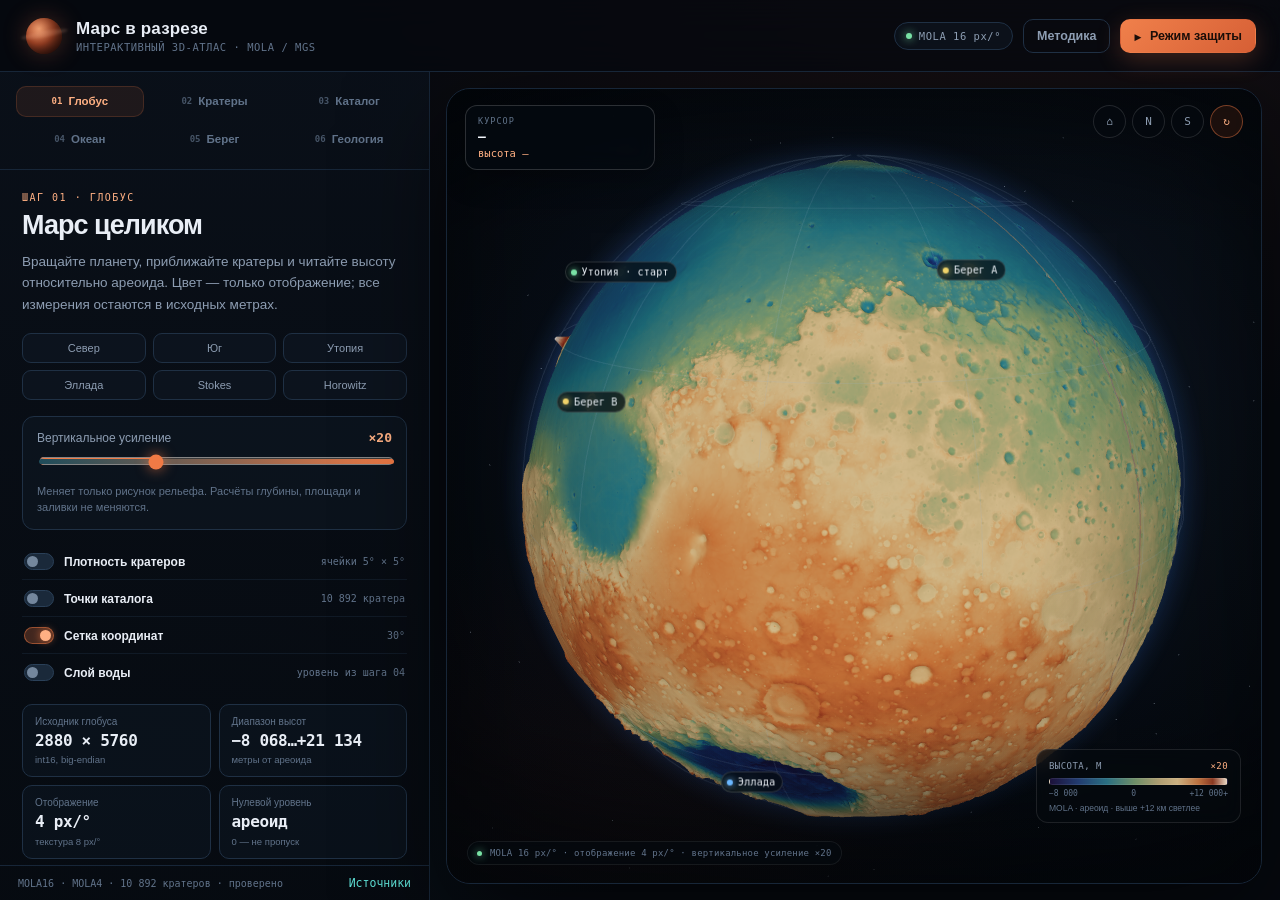
==== index.html @ a2639914 "Марс в разрезе: статическая публикация атласа" ====
<!doctype html>
<html lang="ru">
<head>
  <meta charset="utf-8">
  <meta name="viewport" content="width=device-width, initial-scale=1">
  <meta name="theme-color" content="#070b12">
  <title>Марс в разрезе — интерактивный 3D-атлас</title>
  <meta name="description" content="Интерактивный 3D-атлас Марса: MOLA, профили кратеров, каталог, заливка северного бассейна и проверка берега Deuteronilus.">
  <link rel="icon" href="data:image/svg+xml,%3Csvg xmlns='http://www.w3.org/2000/svg' viewBox='0 0 64 64'%3E%3Ccircle cx='32' cy='32' r='28' fill='%23c75b32'/%3E%3Cpath d='M12 28c8-6 14 4 22 0s14-6 20 0' stroke='%23ffb38a' stroke-width='4' fill='none'/%3E%3C/svg%3E">
  <link rel="stylesheet" href="app/css/style.css">
  <script type="importmap">
    {
      "imports": {
        "three": "./vendor/three/three.module.js",
        "three/addons/": "./vendor/three/addons/"
      }
    }
  </script>
</head>
<body>
  <div id="boot" class="boot">
    <div class="boot-card">
      <div class="boot-orbit" aria-hidden="true"><span></span></div>
      <div class="boot-kicker">MOLA · MARS GLOBAL SURVEYOR</div>
      <h1>Марс в разрезе</h1>
      <p class="boot-sub">Загружаю 16 пикселей на градус, 10 892 кратера и 223 851 контрольную ячейку.</p>
      <div class="boot-progress"><i id="boot-bar"></i></div>
      <div class="boot-status" id="boot-status">Инициализация…</div>
      <div class="boot-detail" id="boot-detail"></div>
      <div class="boot-error" id="boot-error" hidden>
        <b>Не удалось загрузить данные.</b>
        <p id="boot-error-text"></p>
        <p>Запустите проект через <code>start.bat</code> или <code>python serve.py</code>, а не открывайте <code>index.html</code> напрямую: браузер блокирует чтение локальных файлов.</p>
        <button class="btn" id="boot-retry" type="button">Повторить</button>
      </div>
    </div>
  </div>

  <div id="app" class="app is-hidden">
    <header class="topbar">
      <div class="brand">
        <div class="brand-mark" aria-hidden="true"><span></span></div>
        <div>
          <h1>Марс в разрезе</h1>
          <p>интерактивный 3D-атлас · MOLA / MGS</p>
        </div>
      </div>
      <div class="top-actions">
        <div class="data-chip" title="Исходная сетка MOLA 16 пикселей на градус">
          <span class="dot"></span> MOLA 16 px/°
        </div>
        <button class="btn btn-ghost" id="btn-help" type="button">Методика</button>
        <button class="btn btn-accent" id="btn-defense" type="button">
          <span class="play-icon" aria-hidden="true">▶</span> Режим защиты
        </button>
      </div>
    </header>

    <main class="layout">
      <aside class="sidebar">
        <nav class="tabs" id="tabs" aria-label="Разделы атласа">
          <button type="button" data-tab="globe" class="active"><span>01</span> Глобус</button>
          <button type="button" data-tab="craters"><span>02</span> Кратеры</button>
          <button type="button" data-tab="catalog"><span>03</span> Каталог</button>
          <button type="button" data-tab="ocean"><span>04</span> Океан</button>
          <button type="button" data-tab="shore"><span>05</span> Берег</button>
          <button type="button" data-tab="geology"><span>06</span> Геология</button>
        </nav>

        <div class="sidebar-scroll" id="sidebar-scroll">
          <section class="panel active" data-panel="globe">
            <div class="eyebrow">Шаг 01 · глобус</div>
            <h2>Марс целиком</h2>
            <p class="lead">Вращайте планету, приближайте кратеры и читайте высоту относительно ареоида. Цвет — только отображение; все измерения остаются в исходных метрах.</p>

            <div class="quick-jumps">
              <button type="button" class="jump" data-focus="north">Север</button>
              <button type="button" class="jump" data-focus="south">Юг</button>
              <button type="button" class="jump" data-focus="utopia">Утопия</button>
              <button type="button" class="jump" data-focus="hellas">Эллада</button>
              <button type="button" class="jump" data-focus="stokes">Stokes</button>
              <button type="button" class="jump" data-focus="horowitz">Horowitz</button>
            </div>

            <div class="control-card">
              <div class="control-head"><span>Вертикальное усиление</span><b id="globe-exag-val">×20</b></div>
              <input type="range" id="globe-exag" min="1" max="60" value="20" step="1" aria-label="Вертикальное усиление глобуса">
              <p class="hint">Меняет только рисунок рельефа. Расчёты глубины, площади и заливки не меняются.</p>
            </div>

            <div class="layer-list">
              <label class="switch"><input type="checkbox" id="layer-density"><span></span><b>Плотность кратеров</b><em>ячейки 5° × 5°</em></label>
              <label class="switch"><input type="checkbox" id="layer-points"><span></span><b>Точки каталога</b><em>10 892 кратера</em></label>
              <label class="switch"><input type="checkbox" id="layer-graticule" checked><span></span><b>Сетка координат</b><em>30°</em></label>
              <label class="switch"><input type="checkbox" id="layer-water"><span></span><b>Слой воды</b><em>уровень из шага 04</em></label>
            </div>

            <div class="stat-grid tight">
              <div class="stat"><span>Исходник глобуса</span><b>2880 × 5760</b><small>int16, big-endian</small></div>
              <div class="stat"><span>Диапазон высот</span><b id="stat-range">—</b><small>метры от ареоида</small></div>
              <div class="stat"><span>Отображение</span><b>4 px/°</b><small>текстура 8 px/°</small></div>
              <div class="stat"><span>Нулевой уровень</span><b>ареоид</b><small>0 — не пропуск</small></div>
            </div>

            <div class="note">
              <b>Почему −4000 м выше, чем −5000 м?</b>
              <p>Высота отсчитывается от ареоида: чем меньше модуль отрицательного числа, тем ближе поверхность к нулевому уровню. Поэтому −4000 м лежит выше −5000 м.</p>
            </div>
          </section>

          <section class="panel" data-panel="craters">
            <div class="eyebrow">Шаг 02 · кратеры</div>
            <h2>Один разрез — два полушария</h2>
            <p class="lead">Профиль идёт через центр кратера с запада на восток. Края вала и дно можно перетаскивать: приложение пересчитает <code>d = (z₁ + z₂)/2 − zmin</code> и <code>d / (1000D)</code>.</p>

            <div class="crater-list" id="crater-cards"></div>

            <button class="btn btn-wide" id="compare-btn" type="button">Сравнить Stokes и Horowitz →</button>

            <div class="note accent-note" id="profile-check">
              <b>Проверка источника</b>
              <p>Сверяю строку 96 северного фрагмента с файлом <code>Профиль_Стокса.csv</code> после загрузки.</p>
            </div>

            <div class="note">
              <b>Что считается глубиной</b>
              <p>Глубина <i>d</i> — превышение среднего уровня двух краёв вала над минимумом между ними. Это не абсолютная высота дна: дно Stokes лежит на −5510 м, но его глубина от вала — около 2083 м.</p>
            </div>

            <div class="mini-actions">
              <button class="btn btn-ghost" type="button" data-focus="stokes">Показать Stokes на глобусе</button>
              <button class="btn btn-ghost" type="button" data-focus="horowitz">Показать Horowitz</button>
            </div>
          </section>

          <section class="panel" data-panel="catalog">
            <div class="eyebrow">Шаг 03 · каталог</div>
            <h2>Кратеры и площадь</h2>
            <p class="lead">Каталог Robbins &amp; Hynek в снимке PADC: все строки с диаметром ≥ 20 км. Полушарие определяется по широте центра.</p>

            <div class="segmented" id="catalog-filter" role="group" aria-label="Группа диаметров">
              <button type="button" data-group="all" class="active">все ≥ 20</button>
              <button type="button" data-group="20-50">20–50</button>
              <button type="button" data-group="50-100">50–100</button>
              <button type="button" data-group="100+">≥ 100</button>
            </div>

            <div class="table-wrap">
              <table class="data-table">
                <thead><tr><th>Группа</th><th>Север</th><th>Юг</th><th>Всего</th></tr></thead>
                <tbody id="catalog-table-body"></tbody>
              </table>
            </div>

            <div class="stat-grid tight">
              <div class="stat"><span>Площадь полушария</span><b>72.186</b><small>млн км² · 2πR²</small></div>
              <div class="stat"><span>Плотность, север</span><b id="density-north">—</b><small>на 1 млн км²</small></div>
              <div class="stat"><span>Плотность, юг</span><b id="density-south">—</b><small>на 1 млн км²</small></div>
              <div class="stat"><span>Отношение юг/север</span><b id="density-ratio">—</b><small>по выбранной группе</small></div>
            </div>

            <div class="chart-card">
              <div class="card-head"><div><span>Карта плотности</span><b>5° × 5°</b></div><small>площадь учтена · ячейки</small></div>
              <div class="density-wrap">
                <canvas id="density-map" width="640" height="330" aria-label="Карта плотности кратеров по ячейкам 5 на 5 градусов"></canvas>
                <div class="map-tooltip" id="density-tooltip" hidden></div>
              </div>
              <div class="density-scale"><span>0</span><i></i><span id="density-max">макс.</span><em>кратеров / млн км²</em></div>
            </div>

            <label class="switch"><input type="checkbox" id="density-checkbox"><span></span><b>Наложить на глобус</b><em>цвет = плотность</em></label>

            <div class="note">
              <b>Граница вывода</b>
              <p>Число видимых кратеров не даёт единственного возраста поверхности. Север и юг включают разные геологические области; каталог не содержит бассейн Prometheus по технической причине источника.</p>
            </div>
          </section>

          <section class="panel" data-panel="ocean">
            <div class="eyebrow">Шаг 04 · океан</div>
            <h2>Северный бассейн</h2>
            <p class="lead">Вода заливает только ячейки ниже уровня <i>h</i>, до которых есть непрерывный путь от Утопии через общую сторону. Столбцы по долготе замкнуты, полюса — нет.</p>

            <div class="level-card">
              <div class="level-top"><span>Уровень воды</span><b id="ocean-level-label">−3800 м</b></div>
              <input type="range" id="ocean-level" min="-6000" max="2000" value="-3800" step="10" aria-label="Уровень воды в метрах">
              <div class="level-range"><span>−6000 м</span><span>0</span><span>+2000 м</span></div>
              <div class="level-input"><input type="number" id="ocean-level-num" value="-3800" min="-6000" max="2000" step="10" aria-label="Уровень воды числом"><span>м</span></div>
            </div>

            <div class="stat-grid">
              <div class="stat accent"><span>Залито ячеек</span><b id="ocean-cells">—</b><small>связная область</small></div>
              <div class="stat accent"><span>Площадь</span><b id="ocean-area">—</b><small>млн км²</small></div>
              <div class="stat"><span>Глубина в Утопии</span><b id="ocean-start-depth">—</b><small>h − z старта</small></div>
              <div class="stat"><span>Эллада</span><b id="ocean-hellas">—</b><small>соединение с Утопией</small></div>
            </div>

            <div class="control-check" id="ocean-control">
              <div class="check-icon">✓</div>
              <div><b>Контроль модели · −3800 м</b><p id="ocean-control-text">Проверяю 223 851 ячейку и 23.070 млн км²…</p></div>
            </div>

            <div class="segmented" id="ocean-mode" role="group" aria-label="Режим заливки">
              <button type="button" data-mode="connected" class="active">от Утопии</button>
              <button type="button" data-mode="all">все низкие места</button>
            </div>

            <div class="mini-actions">
              <button class="btn btn-ghost" type="button" id="ocean-utopia-btn">В Утопию</button>
              <button class="btn btn-ghost" type="button" id="ocean-hellas-btn">К Элладе</button>
              <button class="btn btn-ghost" type="button" id="ocean-spill-btn">Порог +1304 м</button>
              <button class="btn btn-ghost" type="button" id="ocean-reset-btn">Сброс −3800</button>
            </div>

            <div class="chart-card">
              <div class="card-head"><div><span>Уровень — площадь</span><b id="ocean-chart-badge">—</b></div><button class="link-btn" type="button" id="ocean-expand">Развернуть ↗</button></div>
              <canvas id="ocean-chart" width="680" height="320" aria-label="График зависимости площади заливки от уровня воды"></canvas>
              <div class="chart-status" id="ocean-chart-status">Расчёт кривой…</div>
            </div>

            <div class="note" id="ocean-note">
              <b>Почему нельзя красить всё ниже h?</b>
              <p>При −3800 м Эллада лежит на −6028 м, но не соединена с Утопией: путь перекрыт высоким южным барьером. Заливка «все низкие места» даёт 244 249 ячеек и 26.565 млн км² — это другая, несвязная модель.</p>
            </div>
          </section>

          <section class="panel" data-panel="shore">
            <div class="eyebrow">Шаг 05 · берег</div>
            <h2>Один уровень на два участка</h2>
            <p class="lead">Два фрагмента линии Deuteronilus версии Ivanov 2017 из архива Sholes 2.0.1. Уровень выбирается только по A и затем переносится на B без подгонки.</p>

            <div class="shore-grid">
              <div class="shore-card a"><span>Участок A · Deuteronilus 1</span><b>−3907 м</b><small>медиана всех 40 точек</small></div>
              <div class="shore-card b"><span>Участок B · Astapus 1</span><b id="shore-b-median">—</b><small>медиана всех 41 точки</small></div>
            </div>

            <div class="stat-grid tight">
              <div class="stat"><span>Медиана |B − уровень A|</span><b id="shore-dev">—</b><small>метры</small></div>
              <div class="stat"><span>Диапазон B − A</span><b id="shore-range">—</b><small>метры</small></div>
              <div class="stat"><span>Длина A</span><b>72.751</b><small>км</small></div>
              <div class="stat"><span>Длина B</span><b>51.488</b><small>км</small></div>
            </div>

            <div class="mini-actions">
              <button class="btn btn-ghost" type="button" id="shore-focus-a">Показать A</button>
              <button class="btn btn-ghost" type="button" id="shore-focus-b">Показать B</button>
              <button class="btn btn-ghost" type="button" id="shore-expand">Развернуть графики ↗</button>
            </div>

            <div class="chart-card">
              <div class="card-head"><div><span>Высота по расстоянию</span><b>A и B</b></div><small>один масштаб</small></div>
              <canvas id="shore-chart" width="680" height="340" aria-label="Профили высоты участков берега A и B"></canvas>
            </div>

            <div class="chart-card">
              <div class="card-head"><div><span>|B − уровень A|</span><b>по расстоянию</b></div><small>медиана 386 м</small></div>
              <canvas id="shore-dev-chart" width="680" height="240" aria-label="Отклонение высоты участка B от уровня A"></canvas>
            </div>

            <div class="note">
              <b>Что это значит</b>
              <p>На современном рельефе единый уровень A не описывает B: B выше на 376–404 м на всём участке 51.5 км. Это не доказывает отсутствие древнего океана и не исключает его: берег мог быть изменён тектоникой, осадками, лавой или эрозией; возможны и разные версии линии.</p>
            </div>

            <div class="note subtle">
              <b>Как проверить дальше</b>
              <p>Независимые участки и версии берега, возраст поверхности, стратиграфия перекрытий, следы деформации и сравнение с HRSC/MOLA. Уровень нельзя выбирать заново по B.</p>
            </div>
          </section>

          <section class="panel" data-panel="geology">
            <div class="eyebrow">Шаг 06 · геология</div>
            <h2>Возраст и материал</h2>
            <p class="lead">Фрагменты геологической карты USGS (Tanaka et al., 2014) вокруг выбранных кратеров. Карта объясняет, почему одинаковые по диаметру кратеры могут выглядеть по-разному.</p>

            <div class="geo-grid">
              <article class="geo-card">
                <div class="geo-img"><img src="assets/geology_stokes.jpg" alt="Фрагмент геологической карты USGS вокруг кратера Stokes"><span class="crosshair"></span></div>
                <div class="geo-body">
                  <span class="geo-tag north">Stokes · север</span>
                  <h3>Молодые низменности</h3>
                  <p>Вмещающая равнина — молодые низменные единицы <code>mAl</code> (Middle Amazonian) и соседняя <code>lHl</code> (Late Hesperian): лёсс, насыщенный льдом, перигляциальная переработка. Кратер и выбросы показаны импактной единицей.</p>
                  <p class="muted">Поверхность моложе, чем Noachian highlands у Horowitz; вал мог быть сглажен, а дно — заполнено.</p>
                </div>
              </article>
              <article class="geo-card">
                <div class="geo-img"><img src="assets/geology_horowitz.jpg" alt="Фрагмент геологической карты USGS вокруг кратера Horowitz"><span class="crosshair"></span></div>
                <div class="geo-body">
                  <span class="geo-tag south">Horowitz · юг</span>
                  <h3>Древние возвышенности</h3>
                  <p>Вокруг — Noachian highland units <code>Nhe</code>, <code>lNh</code>, <code>mNh</code>: древние деградированные вулканические и импактные породы. Кратер также показан импактной единицей.</p>
                  <p class="muted">Поверхность дольше накапливала удары; это согласуется с более высокой плотностью кратеров на юге.</p>
                </div>
              </article>
            </div>

            <div class="note">
              <b>Что различит объяснения?</b>
              <p>Заполнение дна лавой или осадками даёт слоистость, эмбеймент вала, молодой возраст дна и контакты единиц. Древняя поверхность даёт насыщенную кратерность и деградированный вал. Нужны кратерные размеры-частоты, стратиграфия и минералогия — одна пара кратеров не характеризует полушарие.</p>
            </div>

            <div class="source-links">
              <a href="prompt/geology_map_usgs.pdf" target="_blank" rel="noopener">Геологическая карта USGS (PDF) ↗</a>
              <a href="prompt/geology_units_usgs.pdf" target="_blank" rel="noopener">Легенда единиц (PDF) ↗</a>
            </div>
            <p class="credit">USGS Scientific Investigations Map 3292, Tanaka et al., 2014. Фрагменты вырезаны из предоставленного PDF; крест — положение центра кратера.</p>
          </section>
        </div>

        <div class="sidebar-foot">
          <span id="data-status">данные не загружены</span>
          <button class="link-btn" id="btn-sources" type="button">Источники</button>
        </div>
      </aside>

      <section class="stage" aria-label="3D-вид Марса">
        <div class="globe-wrap" id="globe-wrap">
          <canvas id="globe-canvas"></canvas>
          <div class="globe-vignette" aria-hidden="true"></div>
          <div class="globe-labels" id="globe-labels"></div>

          <div class="stage-top">
            <div class="coords" id="coords-readout">
              <span class="coords-label">курсор</span>
              <b>—</b>
              <small>высота —</small>
            </div>
            <div class="stage-buttons">
              <button class="round-btn" type="button" id="view-reset" title="Сбросить вид">⌂</button>
              <button class="round-btn" type="button" id="view-north" title="Северный полюс">N</button>
              <button class="round-btn" type="button" id="view-south" title="Южный полюс">S</button>
              <button class="round-btn" type="button" id="view-rotate" title="Автовращение">↻</button>
            </div>
          </div>

          <div class="stage-legend" id="legend">
            <div class="legend-title">Высота, м <span id="legend-exag">×20</span></div>
            <div class="legend-bar"></div>
            <div class="legend-ticks"><span>−8 000</span><span>0</span><span>+12 000+</span></div>
            <div class="legend-note">MOLA · ареоид · выше +12 км светлее</div>
          </div>

          <div class="stage-caption" id="stage-caption">
            <span class="live-dot"></span>
            <span id="stage-caption-text">MOLA 16 px/° · отображение 4 px/° · вертикальное усиление ×20</span>
          </div>

          <div class="stage-loading" id="stage-loading" hidden>
            <div class="spinner"></div><span>Перестраиваю вид…</span>
          </div>
        </div>
      </section>
    </main>
  </div>

  <div id="modal-root"></div>
  <div id="toast" class="toast" role="status" aria-live="polite"></div>

  <noscript>
    <div class="noscript">Для работы атласа нужен JavaScript.</div>
  </noscript>

  <script>
    // ES modules and fetch cannot read local data over file://. Give a useful
    // instruction instead of a blank boot screen if someone double-clicks the HTML.
    if (location.protocol === 'file:') {
      document.addEventListener('DOMContentLoaded', function () {
        var status = document.getElementById('boot-status');
        var detail = document.getElementById('boot-detail');
        var error = document.getElementById('boot-error');
        var errorText = document.getElementById('boot-error-text');
        var bar = document.getElementById('boot-bar');
        if (status) status.textContent = 'Нужен локальный сервер';
        if (detail) detail.textContent = 'file:// · браузер блокирует загрузку данных';
        if (bar) bar.style.width = '4%';
        if (error) error.hidden = false;
        if (errorText) {
          errorText.textContent = 'Страница открыта как file://. Запустите start.bat или python serve.py из папки проекта и откройте адрес из консоли.';
        }
      });
    }
  </script>

  <script type="module" src="app/js/main.js"></script>
</body>
</html>
---- app/css/style.css ----
:root {
  --bg: #06090f;
  --bg-2: #080d15;
  --panel: #0b121c;
  --panel-2: #0f1926;
  --panel-3: #132132;
  --line: #1f3044;
  --line-soft: #172638;
  --text: #e9eef6;
  --muted: #8d9db2;
  --muted-2: #61738a;
  --accent: #f07a45;
  --accent-2: #ffb083;
  --teal: #5ee0d6;
  --teal-dark: #2a9d9a;
  --blue: #6bb8ff;
  --north: #ffa36b;
  --south: #6fd8e8;
  --good: #79e2a5;
  --danger: #ff776d;
  --shadow: 0 24px 70px rgba(0, 0, 0, .45);
  --radius: 18px;
  --radius-sm: 12px;
  --font: "Segoe UI", "Inter", "Helvetica Neue", Arial, system-ui, sans-serif;
  --mono: "Cascadia Code", "SFMono-Regular", Consolas, monospace;
}

* { box-sizing: border-box; }
html, body { height: 100%; }
body {
  margin: 0;
  font-family: var(--font);
  color: var(--text);
  background:
    radial-gradient(1200px 900px at 78% -10%, rgba(106, 47, 30, .18), transparent 60%),
    radial-gradient(900px 700px at 10% 100%, rgba(22, 80, 92, .12), transparent 55%),
    var(--bg);
  overflow: hidden;
  -webkit-font-smoothing: antialiased;
}
button, input { font: inherit; }
button { color: inherit; }
a { color: var(--teal); text-decoration: none; }
a:hover { text-decoration: underline; }
code {
  font-family: var(--mono);
  font-size: .9em;
  background: rgba(94, 224, 214, .08);
  border: 1px solid rgba(94, 224, 214, .14);
  border-radius: 6px;
  padding: 1px 5px;
  color: #b7f5ee;
}
::selection { background: rgba(240, 122, 69, .35); }

.is-hidden { display: none !important; }
[hidden] { display: none !important; }
.muted { color: var(--muted); }
.accent { color: var(--accent); }

/* ---------- boot ---------- */
.boot {
  position: fixed;
  inset: 0;
  z-index: 200;
  display: grid;
  place-items: center;
  background:
    radial-gradient(900px 700px at 50% 42%, rgba(97, 44, 29, .23), transparent 65%),
    var(--bg);
  transition: opacity .6s ease, visibility .6s ease;
}
.boot.done { opacity: 0; visibility: hidden; }
.boot-card {
  width: min(560px, calc(100vw - 40px));
  padding: 42px 46px 38px;
  border: 1px solid var(--line);
  border-radius: 26px;
  background: linear-gradient(160deg, rgba(19, 33, 50, .9), rgba(8, 13, 21, .95));
  box-shadow: var(--shadow);
  position: relative;
  overflow: hidden;
}
.boot-card::before {
  content: "";
  position: absolute;
  inset: -70% -20% auto;
  height: 80%;
  background: radial-gradient(circle at 50% 50%, rgba(240, 122, 69, .22), transparent 65%);
  pointer-events: none;
}
.boot-orbit {
  width: 66px;
  height: 66px;
  border-radius: 50%;
  border: 1px solid rgba(255, 176, 131, .28);
  position: relative;
  margin-bottom: 26px;
}
.boot-orbit::before {
  content: "";
  position: absolute;
  inset: 8px;
  border-radius: 50%;
  background:
    radial-gradient(circle at 35% 30%, #f2a071, #b84b29 45%, #5c2116 80%);
  box-shadow: 0 0 34px rgba(240, 122, 69, .45);
}
.boot-orbit span {
  position: absolute;
  width: 9px; height: 9px;
  border-radius: 50%;
  background: var(--teal);
  top: 2px; left: 29px;
  box-shadow: 0 0 14px var(--teal);
  animation: orbit 2.8s linear infinite;
  transform-origin: 4px 31px;
}
@keyframes orbit { to { transform: rotate(360deg); } }
.boot-kicker {
  color: var(--accent-2);
  font-family: var(--mono);
  font-size: 11px;
  letter-spacing: .16em;
  margin-bottom: 10px;
}
.boot h1 {
  font-size: clamp(34px, 5vw, 48px);
  line-height: 1;
  margin: 0 0 12px;
  letter-spacing: -0.04em;
}
.boot-sub { color: var(--muted); font-size: 15px; line-height: 1.5; margin: 0 0 26px; max-width: 44ch; }
.boot-progress {
  height: 5px;
  background: rgba(255, 255, 255, .06);
  border-radius: 999px;
  overflow: hidden;
  border: 1px solid rgba(255, 255, 255, .03);
}
.boot-progress i {
  display: block;
  height: 100%;
  width: 0;
  border-radius: inherit;
  background: linear-gradient(90deg, var(--teal), #9ef1d9 45%, var(--accent));
  box-shadow: 0 0 18px rgba(94, 224, 214, .5);
  transition: width .35s ease;
}
.boot-status { margin-top: 13px; font-size: 13px; color: var(--text); }
.boot-detail { margin-top: 5px; font-size: 12px; color: var(--muted-2); font-family: var(--mono); min-height: 16px; }
.boot-error {
  margin-top: 22px;
  padding: 16px;
  border: 1px solid rgba(255, 119, 109, .35);
  background: rgba(255, 119, 109, .08);
  border-radius: 12px;
  color: #ffd4cf;
  font-size: 13px;
  line-height: 1.55;
}
.boot-error p { margin: 7px 0; }
.boot-error code { color: #ffe2dd; background: rgba(255, 255, 255, .06); border-color: rgba(255, 255, 255, .1); }
.boot-error .btn { margin-top: 8px; }

.noscript { padding: 30px; color: var(--text); }

/* ---------- app shell ---------- */
.app {
  height: 100vh;
  display: grid;
  grid-template-rows: 72px minmax(0, 1fr);
}
.topbar {
  display: flex;
  align-items: center;
  justify-content: space-between;
  padding: 0 24px 0 26px;
  border-bottom: 1px solid var(--line-soft);
  background: rgba(6, 9, 15, .75);
  backdrop-filter: blur(18px);
  z-index: 10;
}
.brand { display: flex; align-items: center; gap: 14px; min-width: 0; }
.brand-mark {
  width: 36px; height: 36px;
  border-radius: 50%;
  position: relative;
  background:
    radial-gradient(circle at 36% 30%, #f2a071, #b74c2a 45%, #4d1c13 82%);
  box-shadow: 0 0 24px rgba(240, 122, 69, .28), inset -7px -6px 16px rgba(0, 0, 0, .55);
  flex: 0 0 auto;
}
.brand-mark span {
  position: absolute;
  width: 130%;
  height: 18%;
  left: -15%;
  top: 38%;
  background: rgba(255, 193, 158, .16);
  transform: rotate(-10deg);
  border-radius: 50%;
  filter: blur(1px);
}
.brand h1 { margin: 0; font-size: 17px; letter-spacing: .01em; font-weight: 700; }
.brand p { margin: 2px 0 0; font-size: 10.5px; color: var(--muted-2); font-family: var(--mono); letter-spacing: .05em; text-transform: uppercase; }
.top-actions { display: flex; align-items: center; gap: 10px; }
.data-chip {
  display: flex; align-items: center; gap: 7px;
  padding: 7px 11px;
  border: 1px solid var(--line);
  border-radius: 999px;
  color: var(--muted);
  font-family: var(--mono);
  font-size: 10.5px;
  letter-spacing: .05em;
  background: rgba(15, 25, 38, .55);
}
.data-chip .dot { width: 6px; height: 6px; border-radius: 50%; background: var(--good); box-shadow: 0 0 8px var(--good); }

.btn {
  border: 1px solid var(--line);
  background: var(--panel-2);
  color: var(--text);
  border-radius: 10px;
  padding: 9px 13px;
  font-size: 12.5px;
  font-weight: 600;
  cursor: pointer;
  transition: border-color .18s, background .18s, transform .18s, box-shadow .18s;
  white-space: nowrap;
}
.btn:hover { border-color: #35506d; background: var(--panel-3); }
.btn:active { transform: translateY(1px); }
.btn-accent {
  background: linear-gradient(135deg, #f0804b, #d65f35);
  border-color: transparent;
  color: #1a0d08;
  box-shadow: 0 7px 24px rgba(240, 122, 69, .24);
}
.btn-accent:hover { background: linear-gradient(135deg, #ff9a68, #e36a3e); border-color: transparent; }
.btn-ghost { background: transparent; color: var(--muted); }
.btn-ghost:hover { color: var(--text); }
.btn-wide { width: 100%; margin: 14px 0 12px; padding: 12px; }
.play-icon { font-size: 9px; margin-right: 5px; }

.layout {
  min-height: 0;
  display: grid;
  grid-template-columns: 430px minmax(0, 1fr);
}

/* ---------- sidebar ---------- */
.sidebar {
  min-height: 0;
  display: flex;
  flex-direction: column;
  border-right: 1px solid var(--line-soft);
  background: linear-gradient(180deg, rgba(11, 18, 28, .72), rgba(6, 10, 16, .9));
}
.tabs {
  display: grid;
  grid-template-columns: repeat(3, 1fr);
  gap: 7px;
  padding: 14px 16px;
  border-bottom: 1px solid var(--line-soft);
}
.tabs button {
  border: 1px solid transparent;
  background: transparent;
  border-radius: 10px;
  padding: 8px 7px 9px;
  font-size: 11.5px;
  font-weight: 650;
  color: var(--muted-2);
  cursor: pointer;
  display: flex;
  align-items: center;
  gap: 6px;
  justify-content: center;
  transition: .18s;
  min-width: 0;
}
.tabs button span {
  font-family: var(--mono);
  font-size: 9px;
  opacity: .7;
}
.tabs button:hover { color: var(--text); background: rgba(255, 255, 255, .025); }
.tabs button:focus { outline: none; }
.tabs button:not(.active) { border-color: transparent; }
.tabs button.active {
  color: var(--accent-2);
  background: rgba(240, 122, 69, .09);
  border-color: rgba(240, 122, 69, .18);
}
.tabs button.active span { opacity: 1; }

.sidebar-scroll { flex: 1; min-height: 0; overflow-y: auto; overflow-x: hidden; padding: 22px 22px 28px; scrollbar-width: thin; scrollbar-color: #263b52 transparent; }
.sidebar-scroll::-webkit-scrollbar { width: 7px; }
.sidebar-scroll::-webkit-scrollbar-thumb { background: #263b52; border-radius: 99px; }
.panel { display: none; }
.panel.active { display: block; animation: panel-in .32s ease both; }
@keyframes panel-in { from { opacity: 0; transform: translateY(7px); } to { opacity: 1; transform: none; } }
.eyebrow {
  font-family: var(--mono);
  color: var(--accent-2);
  font-size: 10px;
  letter-spacing: .15em;
  text-transform: uppercase;
  margin-bottom: 8px;
}
.panel h2 { font-size: 27px; line-height: 1.08; margin: 0 0 11px; letter-spacing: -.035em; }
.lead { color: var(--muted); font-size: 13.5px; line-height: 1.58; margin: 0 0 18px; }
.sidebar-foot {
  display: flex; align-items: center; justify-content: space-between;
  gap: 10px;
  padding: 10px 18px;
  border-top: 1px solid var(--line-soft);
  font-family: var(--mono);
  font-size: 10px;
  color: var(--muted-2);
}
.link-btn {
  border: 0; background: transparent; color: var(--teal); font-size: 11.5px; cursor: pointer; padding: 0;
}
.link-btn:hover { text-decoration: underline; }

.quick-jumps { display: grid; grid-template-columns: repeat(3, 1fr); gap: 7px; margin-bottom: 16px; }
.jump {
  border: 1px solid var(--line);
  background: rgba(15, 25, 38, .55);
  color: var(--muted);
  border-radius: 9px;
  padding: 8px 6px;
  font-size: 11px;
  cursor: pointer;
  transition: .18s;
}
.jump:hover { color: var(--accent-2); border-color: rgba(240, 122, 69, .35); background: rgba(240, 122, 69, .06); }

.control-card, .level-card {
  border: 1px solid var(--line);
  background: rgba(15, 25, 38, .48);
  border-radius: var(--radius-sm);
  padding: 13px 14px;
  margin: 14px 0;
}
.control-head, .level-top { display: flex; align-items: center; justify-content: space-between; gap: 10px; font-size: 12px; color: var(--muted); }
.control-head b, .level-top b { color: var(--accent-2); font-family: var(--mono); font-size: 13px; }
input[type=range] {
  width: 100%;
  accent-color: var(--accent);
  height: 28px;
  background: transparent;
  cursor: pointer;
}
input[type=range]::-webkit-slider-runnable-track { height: 5px; border-radius: 99px; background: linear-gradient(90deg, #1f4c5a, #f07a45); }
input[type=range]::-webkit-slider-thumb {
  -webkit-appearance: none;
  width: 15px; height: 15px;
  margin-top: -5px;
  border-radius: 50%;
  background: #ffe2d2;
  border: 2px solid var(--accent);
  box-shadow: 0 0 13px rgba(240, 122, 69, .65);
}
input[type=range]::-moz-range-track { height: 5px; border-radius: 99px; background: linear-gradient(90deg, #1f4c5a, #f07a45); }
input[type=range]::-moz-range-thumb { width: 13px; height: 13px; border-radius: 50%; background: #ffe2d2; border: 2px solid var(--accent); }
.hint { color: var(--muted-2); font-size: 11px; line-height: 1.45; margin: 5px 0 0; }
.level-range { display: flex; justify-content: space-between; color: var(--muted-2); font-family: var(--mono); font-size: 9px; margin-top: -5px; }
.level-input { display: flex; align-items: center; gap: 7px; margin-top: 10px; }
.level-input input {
  width: 94px;
  background: #080e17;
  border: 1px solid var(--line);
  border-radius: 8px;
  color: var(--text);
  padding: 7px 9px;
  font-family: var(--mono);
  font-size: 12px;
}
.level-input span { color: var(--muted-2); font-size: 11px; }

.layer-list { display: flex; flex-direction: column; gap: 1px; margin: 14px 0; }
.switch {
  display: flex; align-items: center; gap: 10px;
  padding: 9px 2px;
  cursor: pointer;
  border-bottom: 1px solid rgba(31, 48, 68, .4);
}
.switch:last-child { border-bottom: 0; }
.switch input { position: absolute; opacity: 0; pointer-events: none; }
.switch span {
  width: 30px; height: 17px;
  border-radius: 99px;
  background: #1a293a;
  border: 1px solid #2a4058;
  position: relative;
  flex: 0 0 auto;
  transition: .2s;
}
.switch span::after {
  content: "";
  position: absolute;
  width: 11px; height: 11px;
  border-radius: 50%;
  background: #74879d;
  top: 2px; left: 2px;
  transition: .2s;
}
.switch input:checked + span { background: rgba(240, 122, 69, .25); border-color: rgba(240, 122, 69, .5); }
.switch input:checked + span::after { transform: translateX(13px); background: var(--accent-2); box-shadow: 0 0 8px rgba(240, 122, 69, .8); }
.switch b { font-size: 12px; font-weight: 550; color: var(--text); }
.switch em { margin-left: auto; font-style: normal; color: var(--muted-2); font-size: 10px; font-family: var(--mono); }

.stat-grid { display: grid; grid-template-columns: 1fr 1fr; gap: 8px; margin: 14px 0; }
.stat-grid.tight { margin: 12px 0; }
.stat {
  border: 1px solid var(--line);
  border-radius: 10px;
  background: rgba(15, 25, 38, .45);
  padding: 11px 12px;
  min-width: 0;
}
.stat span { display: block; color: var(--muted-2); font-size: 10px; margin-bottom: 5px; }
.stat b { display: block; font-size: 16px; letter-spacing: -.02em; font-family: var(--mono); color: var(--text); line-height: 1.15; }
.stat small { display: block; margin-top: 4px; color: var(--muted-2); font-size: 9.5px; }
.stat.accent { border-color: rgba(240, 122, 69, .25); background: rgba(240, 122, 69, .055); }
.stat.accent b { color: var(--accent-2); }

.note {
  border: 1px solid var(--line);
  background: rgba(15, 25, 38, .38);
  border-left: 2px solid #35506d;
  border-radius: 9px;
  padding: 12px 13px;
  margin: 13px 0;
}
.note.accent-note { border-left-color: var(--accent); background: rgba(240, 122, 69, .045); }
.note.subtle { opacity: .82; }
.note b { display: block; font-size: 12px; margin-bottom: 5px; }
.note p { margin: 0; color: var(--muted); font-size: 11.5px; line-height: 1.52; }
.note code { font-size: .9em; }

.crater-list { display: flex; flex-direction: column; gap: 9px; margin: 14px 0; }
.crater-card {
  width: 100%;
  text-align: left;
  border: 1px solid var(--line);
  background: linear-gradient(135deg, rgba(18, 31, 47, .85), rgba(11, 18, 28, .7));
  border-radius: 13px;
  padding: 14px;
  cursor: pointer;
  display: grid;
  grid-template-columns: 1fr auto;
  gap: 5px 12px;
  transition: border-color .18s, transform .18s, background .18s;
}
.crater-card:hover { border-color: rgba(240, 122, 69, .42); transform: translateY(-1px); background: linear-gradient(135deg, rgba(25, 41, 60, .9), rgba(12, 20, 31, .8)); }
.crater-card .cc-head { display: flex; align-items: center; gap: 8px; }
.crater-card .hemi { width: 7px; height: 7px; border-radius: 50%; }
.hemi.north { background: var(--north); box-shadow: 0 0 8px var(--north); }
.hemi.south { background: var(--south); box-shadow: 0 0 8px var(--south); }
.crater-card h3 { margin: 0; font-size: 16px; letter-spacing: -.02em; }
.crater-card .cc-sub { grid-column: 1; color: var(--muted-2); font-size: 10.5px; font-family: var(--mono); }
.crater-card .cc-go { grid-row: 1 / span 2; grid-column: 2; align-self: center; color: var(--accent-2); font-size: 18px; }
.crater-card .cc-stats { grid-column: 1 / -1; display: flex; gap: 13px; margin-top: 8px; padding-top: 9px; border-top: 1px solid var(--line-soft); flex-wrap: wrap; }
.crater-card .cc-stat { font-size: 10px; color: var(--muted-2); }
.crater-card .cc-stat b { display: block; font-family: var(--mono); color: var(--text); font-size: 12.5px; margin-top: 2px; }

.mini-actions { display: flex; flex-wrap: wrap; gap: 7px; margin: 12px 0; }
.mini-actions .btn { flex: 1 1 auto; font-size: 11px; padding: 8px 10px; }

.segmented {
  display: flex;
  border: 1px solid var(--line);
  border-radius: 9px;
  overflow: hidden;
  margin: 12px 0;
  background: #080e17;
}
.segmented button {
  flex: 1;
  border: 0;
  background: transparent;
  color: var(--muted-2);
  padding: 8px 5px;
  font-size: 10.5px;
  cursor: pointer;
  border-right: 1px solid var(--line);
  transition: .18s;
}
.segmented button:last-child { border-right: 0; }
.segmented button.active { background: rgba(240, 122, 69, .12); color: var(--accent-2); }
.segmented button:hover { color: var(--text); }

.table-wrap { border: 1px solid var(--line); border-radius: 11px; overflow: hidden; margin: 12px 0; }
.data-table { width: 100%; border-collapse: collapse; font-size: 11px; }
.data-table th { text-align: right; padding: 8px 10px; color: var(--muted-2); background: rgba(15, 25, 38, .7); font-weight: 550; font-size: 10px; }
.data-table th:first-child, .data-table td:first-child { text-align: left; }
.data-table td { padding: 7px 10px; border-top: 1px solid var(--line-soft); text-align: right; font-family: var(--mono); }
.data-table tr.active td { background: rgba(240, 122, 69, .07); color: var(--accent-2); }

.chart-card {
  border: 1px solid var(--line);
  border-radius: 13px;
  background: rgba(10, 17, 27, .6);
  padding: 10px 11px 9px;
  margin: 13px 0;
}
.card-head { display: flex; align-items: center; justify-content: space-between; gap: 10px; margin-bottom: 6px; }
.card-head div { display: flex; align-items: baseline; gap: 7px; }
.card-head span { color: var(--muted-2); font-size: 10.5px; }
.card-head b { font-size: 11.5px; }
.card-head small { color: var(--muted-2); font-size: 9.5px; }
.chart-card canvas { display: block; width: 100%; height: auto; }
.chart-status { color: var(--muted-2); font-size: 9.5px; font-family: var(--mono); min-height: 13px; }
.density-wrap { position: relative; }
.map-tooltip {
  position: absolute;
  pointer-events: none;
  background: rgba(4, 8, 13, .95);
  border: 1px solid #35506d;
  border-radius: 8px;
  padding: 7px 9px;
  font-size: 10px;
  line-height: 1.45;
  color: var(--text);
  box-shadow: var(--shadow);
  z-index: 3;
  white-space: nowrap;
}
.map-tooltip b { color: var(--accent-2); }
.density-scale { display: flex; align-items: center; gap: 6px; font-size: 8.5px; color: var(--muted-2); font-family: var(--mono); margin-top: 5px; }
.density-scale i { flex: 1; height: 5px; border-radius: 99px; background: linear-gradient(90deg, #13213a, #2a6b9e, #42b8b4, #d9d36a, #f08a48, #c4161c); }
.density-scale em { margin-left: auto; font-style: normal; }

.control-check {
  display: flex; gap: 11px; align-items: flex-start;
  border: 1px solid rgba(121, 226, 165, .28);
  background: rgba(121, 226, 165, .055);
  border-radius: 11px;
  padding: 12px;
  margin: 13px 0;
  transition: .2s;
}
.control-check.bad { border-color: rgba(255, 119, 109, .35); background: rgba(255, 119, 109, .06); }
.control-check.pending { border-color: var(--line); background: rgba(15, 25, 38, .4); }
.check-icon {
  width: 24px; height: 24px; flex: 0 0 auto;
  border-radius: 50%;
  display: grid; place-items: center;
  background: rgba(121, 226, 165, .16);
  color: var(--good);
  font-weight: 800;
  font-size: 12px;
}
.control-check.bad .check-icon { background: rgba(255, 119, 109, .14); color: var(--danger); }
.control-check b { display: block; font-size: 11.5px; }
.control-check p { margin: 3px 0 0; color: var(--muted); font-size: 10.5px; line-height: 1.45; font-family: var(--mono); }

.shore-grid { display: grid; grid-template-columns: 1fr 1fr; gap: 8px; margin: 14px 0; }
.shore-card { border: 1px solid var(--line); border-radius: 11px; padding: 12px; background: rgba(15, 25, 38, .45); }
.shore-card span { display: block; font-size: 10px; color: var(--muted-2); }
.shore-card b { display: block; margin: 5px 0 3px; font-family: var(--mono); font-size: 20px; }
.shore-card small { color: var(--muted-2); font-size: 9.5px; }
.shore-card.a { border-left: 3px solid var(--north); }
.shore-card.a b { color: var(--north); }
.shore-card.b { border-left: 3px solid var(--south); }
.shore-card.b b { color: var(--south); }

.geo-grid { display: flex; flex-direction: column; gap: 12px; margin: 14px 0; }
.geo-card { border: 1px solid var(--line); border-radius: 14px; overflow: hidden; background: rgba(15, 25, 38, .42); }
.geo-img { position: relative; aspect-ratio: 16 / 7.2; overflow: hidden; background: #111; }
.geo-img img { width: 100%; height: 100%; object-fit: cover; display: block; filter: saturate(.9) contrast(1.03); transition: transform .4s; }
.geo-card:hover .geo-img img { transform: scale(1.025); }
.geo-img .crosshair { position: absolute; inset: 0; pointer-events: none; }
.geo-img .crosshair::before, .geo-img .crosshair::after {
  content: ""; position: absolute; background: rgba(255, 255, 255, .8); box-shadow: 0 0 8px rgba(0, 0, 0, .8);
}
.geo-img .crosshair::before { width: 26px; height: 1px; left: calc(50% - 13px); top: 50%; }
.geo-img .crosshair::after { width: 1px; height: 26px; top: calc(50% - 13px); left: 50%; }
.geo-body { padding: 13px 14px 14px; }
.geo-tag { font-family: var(--mono); font-size: 9px; letter-spacing: .1em; text-transform: uppercase; }
.geo-tag.north { color: var(--north); }
.geo-tag.south { color: var(--south); }
.geo-body h3 { margin: 5px 0 7px; font-size: 16px; }
.geo-body p { margin: 0 0 7px; color: var(--muted); font-size: 11.5px; line-height: 1.5; }
.geo-body p:last-child { margin-bottom: 0; }
.source-links { display: flex; flex-direction: column; gap: 7px; margin: 14px 0 8px; font-size: 11.5px; }
.source-links a { border: 1px solid var(--line); padding: 8px 10px; border-radius: 8px; background: rgba(15, 25, 38, .4); }
.credit { color: var(--muted-2); font-size: 9.5px; line-height: 1.5; }

/* ---------- stage ---------- */
.stage { min-width: 0; min-height: 0; padding: 16px 18px 16px 16px; }
.globe-wrap {
  height: 100%;
  position: relative;
  overflow: hidden;
  border-radius: 24px;
  border: 1px solid var(--line-soft);
  background:
    radial-gradient(1100px 800px at 62% 38%, rgba(33, 54, 79, .36), transparent 64%),
    radial-gradient(700px 600px at 20% 100%, rgba(76, 31, 22, .22), transparent 60%),
    #04070c;
  box-shadow: 0 30px 100px rgba(0, 0, 0, .5), inset 0 0 120px rgba(0, 0, 0, .5);
  isolation: isolate;
}
#globe-canvas { position: absolute; inset: 0; width: 100%; height: 100%; display: block; cursor: grab; }
#globe-canvas:active { cursor: grabbing; }
.globe-vignette {
  position: absolute; inset: 0; pointer-events: none; z-index: 1;
  background:
    radial-gradient(ellipse at 50% 48%, transparent 35%, rgba(3, 6, 10, .25) 72%, rgba(3, 6, 10, .6) 100%),
    linear-gradient(180deg, rgba(3, 6, 10, .45), transparent 18%, transparent 80%, rgba(3, 6, 10, .62));
}
.globe-labels { position: absolute; inset: 0; pointer-events: none; z-index: 3; overflow: hidden; }
.globe-label {
  position: absolute;
  transform: translate(-50%, -50%);
  display: flex;
  align-items: center;
  gap: 5px;
  padding: 4px 7px 4px 5px;
  border-radius: 999px;
  border: 1px solid rgba(255, 255, 255, .15);
  background: rgba(5, 10, 16, .72);
  backdrop-filter: blur(6px);
  color: #f0f5fb;
  font-size: 10px;
  font-family: var(--mono);
  letter-spacing: .02em;
  white-space: nowrap;
  cursor: pointer;
  pointer-events: auto;
  opacity: 0;
  transition: opacity .2s, border-color .2s, background .2s;
  user-select: none;
}
.globe-label.visible { opacity: 1; }
.globe-label:hover { border-color: var(--accent); background: rgba(30, 16, 10, .88); }
.globe-label i { width: 6px; height: 6px; border-radius: 50%; display: block; box-shadow: 0 0 7px currentColor; }
.globe-label.north i { background: var(--north); color: var(--north); }
.globe-label.south i { background: var(--south); color: var(--south); }
.globe-label.utopia i { background: var(--good); color: var(--good); }
.globe-label.hellas i { background: var(--blue); color: var(--blue); }
.globe-label.shore i { background: #f0d36a; color: #f0d36a; }
.globe-label.primary { border-color: rgba(240, 122, 69, .45); font-weight: 700; }

.stage-top { position: absolute; z-index: 4; top: 16px; left: 18px; right: 18px; display: flex; justify-content: space-between; align-items: flex-start; gap: 12px; pointer-events: none; }
.coords {
  min-width: 190px;
  border: 1px solid rgba(255, 255, 255, .16);
  background: rgba(5, 10, 16, .78);
  backdrop-filter: blur(10px);
  border-radius: 12px;
  padding: 10px 12px;
  pointer-events: auto;
  box-shadow: 0 10px 28px rgba(0, 0, 0, .25);
}
.coords-label { display: block; color: var(--muted-2); font-size: 8.5px; font-family: var(--mono); letter-spacing: .12em; text-transform: uppercase; margin-bottom: 3px; }
.coords b { display: block; font-family: var(--mono); font-size: 13px; font-weight: 550; letter-spacing: -.01em; color: #f2f6fb; }
.coords small { display: block; margin-top: 3px; color: var(--accent-2); font-family: var(--mono); font-size: 10.5px; }
.stage-buttons { display: flex; gap: 6px; pointer-events: auto; }
.round-btn {
  width: 33px; height: 33px;
  border-radius: 50%;
  border: 1px solid rgba(255, 255, 255, .12);
  background: rgba(5, 10, 16, .65);
  color: var(--muted);
  font-family: var(--mono);
  font-size: 11px;
  cursor: pointer;
  backdrop-filter: blur(8px);
  transition: .18s;
}
.round-btn:hover, .round-btn.active { color: var(--accent-2); border-color: rgba(240, 122, 69, .45); background: rgba(40, 21, 14, .65); }

.stage-legend {
  position: absolute; z-index: 4;
  right: 20px; bottom: 60px;
  width: 205px;
  padding: 11px 12px 9px;
  border: 1px solid rgba(255, 255, 255, .1);
  border-radius: 12px;
  background: rgba(5, 10, 16, .62);
  backdrop-filter: blur(10px);
}
.legend-title { display: flex; justify-content: space-between; font-size: 9px; color: var(--muted); font-family: var(--mono); letter-spacing: .05em; text-transform: uppercase; }
.legend-title span { color: var(--accent-2); }
.legend-bar {
  height: 7px;
  border-radius: 99px;
  margin: 7px 0 4px;
  background: linear-gradient(90deg, #1c113a 0%, #223c70 16%, #2a6f82 32%, #6f8f68 48%, #b09e72 62%, #cbb080 72%, #bb703f 84%, #8a3922 92%, #e8d7c3 100%);
  border: 1px solid rgba(255, 255, 255, .08);
}
.legend-ticks { display: flex; justify-content: space-between; color: var(--muted-2); font-family: var(--mono); font-size: 8px; }
.legend-note { color: var(--muted-2); font-size: 8.5px; margin-top: 5px; }
.stage-legend.density .legend-bar { background: linear-gradient(90deg, #13213a, #2a6b9e, #42b8b4, #d9d36a, #f08a48, #c4161c); }

.stage-caption {
  position: absolute; z-index: 4; left: 20px; bottom: 18px;
  display: flex; align-items: center; gap: 8px;
  color: var(--muted-2);
  font-family: var(--mono);
  font-size: 9px;
  letter-spacing: .02em;
  background: rgba(5, 10, 16, .5);
  border: 1px solid rgba(255, 255, 255, .07);
  padding: 6px 9px;
  border-radius: 99px;
  backdrop-filter: blur(8px);
}
.live-dot { width: 5px; height: 5px; border-radius: 50%; background: var(--good); box-shadow: 0 0 8px var(--good); animation: pulse 2.4s ease infinite; }
@keyframes pulse { 50% { opacity: .35; } }
.stage-loading {
  position: absolute; z-index: 6; inset: 0;
  display: grid; place-items: center; align-content: center; gap: 12px;
  background: rgba(3, 6, 10, .55);
  backdrop-filter: blur(3px);
  color: var(--muted);
  font-size: 12px;
}
.spinner { width: 28px; height: 28px; border-radius: 50%; border: 2px solid rgba(255, 255, 255, .12); border-top-color: var(--accent); animation: spin 1s linear infinite; }
@keyframes spin { to { transform: rotate(360deg); } }

/* ---------- modal ---------- */
.modal-backdrop {
  position: fixed; inset: 0; z-index: 100;
  background: rgba(2, 5, 9, .76);
  backdrop-filter: blur(9px);
  display: grid; place-items: center;
  padding: 20px;
  animation: fade-in .22s ease both;
}
@keyframes fade-in { from { opacity: 0; } }
.modal-card {
  width: min(1440px, 96vw);
  max-height: 92vh;
  border: 1px solid #2a3d54;
  border-radius: 20px;
  background:
    radial-gradient(900px 500px at 85% -10%, rgba(240, 122, 69, .08), transparent 60%),
    #09101a;
  box-shadow: var(--shadow);
  display: flex;
  flex-direction: column;
  overflow: hidden;
  animation: modal-in .26s cubic-bezier(.2, .8, .3, 1) both;
}
@keyframes modal-in { from { opacity: 0; transform: translateY(12px) scale(.985); } }
.modal-head {
  display: flex; align-items: flex-start; justify-content: space-between; gap: 16px;
  padding: 16px 20px 14px;
  border-bottom: 1px solid var(--line-soft);
  flex: 0 0 auto;
}
.modal-head .eyebrow { margin-bottom: 4px; }
.modal-head h2 { margin: 0; font-size: 22px; letter-spacing: -.03em; }
.modal-head p { margin: 4px 0 0; color: var(--muted-2); font-size: 11px; font-family: var(--mono); }
.modal-close {
  width: 34px; height: 34px; flex: 0 0 auto;
  border-radius: 50%;
  border: 1px solid var(--line);
  background: transparent;
  color: var(--muted);
  font-size: 18px;
  cursor: pointer;
}
.modal-close:hover { color: var(--text); border-color: #3c5876; }
.modal-body { min-height: 0; overflow: auto; padding: 18px 20px 20px; scrollbar-width: thin; scrollbar-color: #263b52 transparent; }
.modal-body::-webkit-scrollbar { width: 8px; }
.modal-body::-webkit-scrollbar-thumb { background: #263b52; border-radius: 99px; }

.crater-grid { display: grid; grid-template-columns: minmax(0, 1.18fr) minmax(360px, .82fr); gap: 16px; min-height: 500px; }
.terrain-panel {
  position: relative;
  min-height: 520px;
  border: 1px solid var(--line);
  border-radius: 14px;
  overflow: hidden;
  background:
    radial-gradient(600px 400px at 50% 40%, rgba(38, 67, 94, .35), transparent 70%),
    #05090f;
}
#crater3d-canvas { position: absolute; inset: 0; width: 100%; height: 100%; display: block; cursor: grab; }
#crater3d-canvas:active { cursor: grabbing; }
.terrain-hud { position: absolute; z-index: 2; inset: 12px 13px auto; display: flex; justify-content: space-between; gap: 10px; pointer-events: none; }
.terrain-hud .pill {
  border: 1px solid rgba(255, 255, 255, .1);
  background: rgba(5, 10, 16, .62);
  backdrop-filter: blur(8px);
  border-radius: 999px;
  padding: 5px 9px;
  color: var(--muted);
  font-size: 9px;
  font-family: var(--mono);
}
.terrain-bottom { position: absolute; z-index: 2; inset: auto 12px 12px; display: flex; align-items: flex-end; justify-content: space-between; gap: 10px; pointer-events: none; }
.scale-bar { display: flex; flex-direction: column; gap: 3px; color: var(--muted); font-size: 8.5px; font-family: var(--mono); }
.scale-bar i { display: block; width: 54px; height: 5px; border: 1px solid rgba(255, 255, 255, .5); border-top: 0; }
.compass { width: 34px; height: 34px; border: 1px solid rgba(255, 255, 255, .14); border-radius: 50%; display: grid; place-items: center; color: var(--accent-2); font-size: 9px; font-family: var(--mono); background: rgba(5, 10, 16, .55); }
.compass::before { content: "↑"; position: absolute; margin-top: -23px; font-size: 10px; color: var(--muted); }
.terrain-controls {
  position: absolute; z-index: 3; left: 12px; right: 12px; bottom: 50px;
  display: flex; align-items: center; gap: 10px;
  padding: 8px 10px;
  border: 1px solid rgba(255, 255, 255, .09);
  border-radius: 10px;
  background: rgba(4, 8, 13, .7);
  backdrop-filter: blur(8px);
}
.terrain-controls label { font-size: 9.5px; color: var(--muted); white-space: nowrap; }
.terrain-controls input[type=range] { height: 20px; }
.terrain-controls b { color: var(--accent-2); font-family: var(--mono); font-size: 10px; white-space: nowrap; }
.terrain-controls .btn { padding: 5px 8px; font-size: 9.5px; }

.profile-panel { min-width: 0; display: flex; flex-direction: column; gap: 11px; }
.measure-grid { display: grid; grid-template-columns: repeat(2, 1fr); gap: 7px; }
.measure {
  border: 1px solid var(--line);
  border-radius: 10px;
  background: rgba(15, 25, 38, .5);
  padding: 9px 10px;
}
.measure span { display: block; color: var(--muted-2); font-size: 9px; }
.measure b { display: block; font-family: var(--mono); font-size: 15px; margin-top: 3px; }
.measure.highlight { border-color: rgba(240, 122, 69, .3); background: rgba(240, 122, 69, .06); }
.measure.highlight b { color: var(--accent-2); }
.profile-chart-wrap { border: 1px solid var(--line); border-radius: 12px; background: #070c14; padding: 8px; flex: 1; min-height: 250px; display: flex; flex-direction: column; }
#profile-chart { width: 100%; flex: 1; min-height: 230px; display: block; }
.profile-controls { display: flex; flex-wrap: wrap; gap: 6px; align-items: center; }
.profile-controls .btn { padding: 6px 9px; font-size: 10px; }
.x-toggle { display: flex; border: 1px solid var(--line); border-radius: 8px; overflow: hidden; }
.x-toggle button { border: 0; background: transparent; color: var(--muted-2); padding: 6px 8px; font-size: 9.5px; cursor: pointer; }
.x-toggle button.active { background: rgba(240, 122, 69, .12); color: var(--accent-2); }
.measure-note { border: 1px solid var(--line); background: rgba(15, 25, 38, .38); border-radius: 10px; padding: 10px 11px; color: var(--muted); font-size: 10.5px; line-height: 1.5; }
.measure-note b { color: var(--text); }

.compare-grid { display: grid; grid-template-columns: 1fr 1fr; gap: 14px; }
.compare-chart { border: 1px solid var(--line); border-radius: 12px; background: #070c14; padding: 8px; }
.compare-chart h3 { margin: 0 0 4px; font-size: 13px; display: flex; justify-content: space-between; }
.compare-chart h3 span { color: var(--muted-2); font-size: 9px; font-family: var(--mono); }
.compare-chart canvas { display: block; width: 100%; height: 250px; }
.compare-table { margin-top: 14px; }
.compare-table table { width: 100%; border-collapse: collapse; font-size: 11px; }
.compare-table th, .compare-table td { padding: 8px 10px; border-bottom: 1px solid var(--line-soft); text-align: right; }
.compare-table th:first-child, .compare-table td:first-child { text-align: left; color: var(--muted); }
.compare-table td { font-family: var(--mono); }
.compare-insight { margin-top: 13px; }

/* density modal / generic */
.wide-chart { border: 1px solid var(--line); border-radius: 12px; background: #070c14; padding: 12px; }
.wide-chart canvas { width: 100%; height: min(62vh, 560px); display: block; }
.legend-row { display: flex; gap: 16px; flex-wrap: wrap; color: var(--muted); font-size: 11px; margin: 8px 2px 0; }
.legend-row i { display: inline-block; width: 18px; height: 3px; vertical-align: middle; margin-right: 5px; border-radius: 2px; }

/* defense */
.defense-panel {
  position: fixed;
  z-index: 130;
  bottom: 22px;
  left: calc(430px + 22px);
  width: min(430px, calc(100vw - 44px));
  border: 1px solid #33506f;
  border-radius: 17px;
  background: linear-gradient(160deg, rgba(16, 29, 44, .97), rgba(7, 12, 20, .98));
  box-shadow: 0 28px 80px rgba(0, 0, 0, .55);
  overflow: hidden;
  animation: defense-in .3s cubic-bezier(.2, .8, .3, 1) both;
}
@keyframes defense-in { from { opacity: 0; transform: translateY(14px); } }
.defense-head { padding: 14px 16px 11px; border-bottom: 1px solid var(--line-soft); display: flex; justify-content: space-between; align-items: flex-start; gap: 10px; }
.defense-head .eyebrow { margin-bottom: 3px; }
.defense-head h3 { margin: 0; font-size: 17px; letter-spacing: -.02em; }
.defense-progress { display: flex; gap: 4px; padding: 10px 16px 0; }
.defense-progress i { height: 3px; flex: 1; border-radius: 99px; background: #1e3146; }
.defense-progress i.done { background: var(--accent); }
.defense-body { padding: 12px 16px 14px; }
.defense-step { color: var(--accent-2); font-family: var(--mono); font-size: 9.5px; letter-spacing: .12em; text-transform: uppercase; margin-bottom: 5px; }
.defense-body h4 { margin: 0 0 6px; font-size: 18px; letter-spacing: -.02em; }
.defense-body p { margin: 0 0 9px; color: var(--muted); font-size: 12px; line-height: 1.55; }
.defense-metrics { display: grid; grid-template-columns: 1fr 1fr; gap: 6px; margin: 10px 0; }
.defense-metrics div { border: 1px solid var(--line); border-radius: 8px; padding: 7px 8px; background: rgba(15, 25, 38, .45); }
.defense-metrics span { display: block; color: var(--muted-2); font-size: 8.5px; }
.defense-metrics b { display: block; font-family: var(--mono); font-size: 12px; margin-top: 2px; color: var(--text); }
.defense-actions { display: flex; gap: 6px; padding: 0 16px 15px; }
.defense-actions .btn { flex: 1; font-size: 11px; }
.defense-action-main { color: var(--accent-2); border-color: rgba(240, 122, 69, .3); background: rgba(240, 122, 69, .07); }
.defense-tip { padding: 0 16px 14px; color: var(--muted-2); font-size: 9.5px; line-height: 1.5; }

/* toast */
.toast {
  position: fixed; left: 50%; bottom: 26px; transform: translate(-50%, 20px);
  z-index: 300;
  background: rgba(12, 22, 34, .97);
  border: 1px solid #35506d;
  border-radius: 10px;
  padding: 9px 14px;
  font-size: 11.5px;
  color: var(--text);
  box-shadow: var(--shadow);
  opacity: 0;
  pointer-events: none;
  transition: .25s;
  max-width: min(90vw, 520px);
}
.toast.show { opacity: 1; transform: translate(-50%, 0); }

/* help / sources */
.help-grid { display: grid; grid-template-columns: 1fr 1fr; gap: 14px; }
.help-card { border: 1px solid var(--line); border-radius: 12px; padding: 14px; background: rgba(15, 25, 38, .4); }
.help-card h3 { margin: 0 0 7px; font-size: 14px; }
.help-card p, .help-card li { color: var(--muted); font-size: 11.5px; line-height: 1.55; }
.help-card ul { margin: 6px 0 0; padding-left: 18px; }
.formula { font-family: var(--mono); color: #bdf6ee; background: rgba(94, 224, 214, .06); border: 1px solid rgba(94, 224, 214, .14); border-radius: 7px; padding: 7px 9px; margin: 7px 0; font-size: 10.5px; }
.source-list { display: flex; flex-direction: column; gap: 8px; }
.source-list a { display: block; border: 1px solid var(--line); border-radius: 9px; padding: 9px 11px; background: rgba(15, 25, 38, .4); font-size: 11.5px; }
.source-list small { display: block; color: var(--muted-2); margin-top: 2px; font-size: 9.5px; }

/* responsive */
@media (max-width: 1180px) {
  .layout { grid-template-columns: 390px minmax(0, 1fr); }
  .sidebar-scroll { padding: 18px 18px 24px; }
  .panel h2 { font-size: 24px; }
  .stage-legend { width: 180px; }
  .crater-grid { grid-template-columns: minmax(0, 1fr) minmax(330px, .9fr); }
  .defense-panel { left: calc(390px + 16px); }
}
@media (max-width: 900px) {
  body { overflow: auto; }
  .app { height: auto; min-height: 100vh; grid-template-rows: auto 1fr; }
  .topbar { padding: 10px 14px; flex-wrap: wrap; gap: 9px; }
  .data-chip { display: none; }
  .layout { display: block; }
  .sidebar { border-right: 0; border-bottom: 1px solid var(--line-soft); }
  .sidebar-scroll { max-height: none; overflow: visible; }
  .stage { height: 68vh; min-height: 500px; padding: 10px; }
  .globe-wrap { border-radius: 18px; }
  .crater-grid, .compare-grid, .help-grid { grid-template-columns: 1fr; }
  .terrain-panel { min-height: 380px; }
  .modal-card { max-height: 95vh; }
  .defense-panel { top: auto; bottom: 12px; right: 12px; left: 12px; width: auto; }
  .stage-legend { display: none; }
}
@media (max-width: 560px) {
  .tabs { grid-template-columns: repeat(2, 1fr); }
  .stat-grid { grid-template-columns: 1fr; }
  .shore-grid { grid-template-columns: 1fr; }
  .top-actions .btn-ghost { display: none; }
  .coords { min-width: 0; }
  .stage-caption { font-size: 8px; max-width: calc(100% - 100px); }
}
@media (prefers-reduced-motion: reduce) {
  *, *::before, *::after { animation-duration: .001ms !important; animation-iteration-count: 1 !important; transition-duration: .001ms !important; }
}
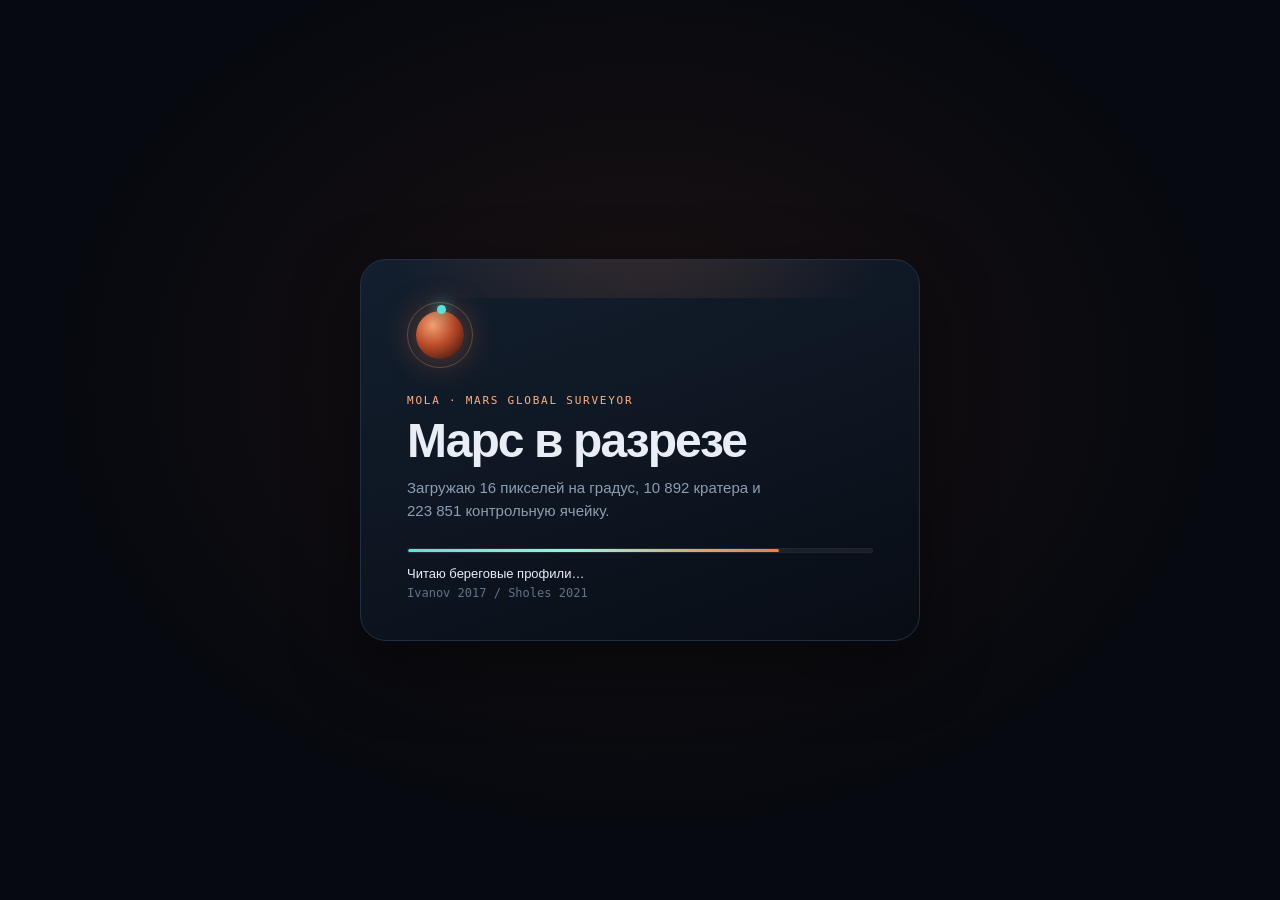
==== commit 9f15f625: "Автоматическая мобильная версия на телефоне" ====
--- a/index.html
+++ b/index.html
@@ -2,12 +2,13 @@
 <html lang="ru">
 <head>
   <meta charset="utf-8">
-  <meta name="viewport" content="width=device-width, initial-scale=1">
+  <meta name="viewport" content="width=device-width, initial-scale=1, viewport-fit=cover, interactive-widget=resizes-content">
   <meta name="theme-color" content="#070b12">
   <title>Марс в разрезе — интерактивный 3D-атлас</title>
   <meta name="description" content="Интерактивный 3D-атлас Марса: MOLA, профили кратеров, каталог, заливка северного бассейна и проверка берега Deuteronilus.">
   <link rel="icon" href="data:image/svg+xml,%3Csvg xmlns='http://www.w3.org/2000/svg' viewBox='0 0 64 64'%3E%3Ccircle cx='32' cy='32' r='28' fill='%23c75b32'/%3E%3Cpath d='M12 28c8-6 14 4 22 0s14-6 20 0' stroke='%23ffb38a' stroke-width='4' fill='none'/%3E%3C/svg%3E">
   <link rel="stylesheet" href="app/css/style.css">
+  <link rel="stylesheet" href="app/css/mobile.css">
   <script type="importmap">
     {
       "imports": {
@@ -42,16 +43,18 @@
         <div class="brand-mark" aria-hidden="true"><span></span></div>
         <div>
           <h1>Марс в разрезе</h1>
-          <p>интерактивный 3D-атлас · MOLA / MGS</p>
+          <p id="brand-sub">интерактивный 3D-атлас · MOLA / MGS</p>
         </div>
       </div>
       <div class="top-actions">
         <div class="data-chip" title="Исходная сетка MOLA 16 пикселей на градус">
           <span class="dot"></span> MOLA 16 px/°
         </div>
-        <button class="btn btn-ghost" id="btn-help" type="button">Методика</button>
-        <button class="btn btn-accent" id="btn-defense" type="button">
-          <span class="play-icon" aria-hidden="true">▶</span> Режим защиты
+        <button class="btn btn-ghost" id="btn-help" type="button" aria-label="Методика и источники">
+          <span class="help-icon" aria-hidden="true">?</span><span class="btn-label">Методика</span>
+        </button>
+        <button class="btn btn-accent" id="btn-defense" type="button" aria-label="Режим защиты">
+          <span class="play-icon" aria-hidden="true">▶</span><span class="btn-label">Режим защиты</span>
         </button>
       </div>
     </header>
@@ -59,12 +62,35 @@
     <main class="layout">
       <aside class="sidebar">
         <nav class="tabs" id="tabs" aria-label="Разделы атласа">
-          <button type="button" data-tab="globe" class="active"><span>01</span> Глобус</button>
-          <button type="button" data-tab="craters"><span>02</span> Кратеры</button>
-          <button type="button" data-tab="catalog"><span>03</span> Каталог</button>
-          <button type="button" data-tab="ocean"><span>04</span> Океан</button>
-          <button type="button" data-tab="shore"><span>05</span> Берег</button>
-          <button type="button" data-tab="geology"><span>06</span> Геология</button>
+          <button type="button" data-tab="globe" class="active">
+            <svg class="tab-icon" viewBox="0 0 24 24" aria-hidden="true"><circle cx="12" cy="12" r="8.5"/><path d="M3.5 12h17M12 3.5c2.6 2.3 3.9 5.1 3.9 8.5s-1.3 6.2-3.9 8.5c-2.6-2.3-3.9-5.1-3.9-8.5s1.3-6.2 3.9-8.5Z"/></svg>
+            <span class="tab-num">01</span><span class="tab-label">Глобус</span>
+          </button>
+          <button type="button" data-tab="craters">
+            <svg class="tab-icon" viewBox="0 0 24 24" aria-hidden="true"><circle cx="12" cy="12" r="8.5"/><circle cx="12" cy="12" r="3.3"/><path d="M8.7 12h6.6M12 8.7v6.6"/></svg>
+            <span class="tab-num">02</span><span class="tab-label">Кратеры</span>
+          </button>
+          <button type="button" data-tab="catalog">
+            <svg class="tab-icon" viewBox="0 0 24 24" aria-hidden="true"><rect x="3.5" y="3.5" width="7" height="7" rx="1"/><rect x="13.5" y="3.5" width="7" height="7" rx="1"/><rect x="3.5" y="13.5" width="7" height="7" rx="1"/><rect x="13.5" y="13.5" width="7" height="7" rx="1"/></svg>
+            <span class="tab-num">03</span><span class="tab-label">Каталог</span>
+          </button>
+          <button type="button" data-tab="ocean">
+            <svg class="tab-icon" viewBox="0 0 24 24" aria-hidden="true"><path d="M3 8.5c2.2 0 2.2 2 4.5 2s2.3-2 4.5-2 2.2 2 4.5 2 2.3-2 4.5-2M3 13c2.2 0 2.2 2 4.5 2s2.3-2 4.5-2 2.2 2 4.5 2 2.3-2 4.5-2M3 17.5c2.2 0 2.2 2 4.5 2s2.3-2 4.5-2 2.2 2 4.5 2 2.3-2 4.5-2"/></svg>
+            <span class="tab-num">04</span><span class="tab-label">Океан</span>
+          </button>
+          <button type="button" data-tab="shore">
+            <svg class="tab-icon" viewBox="0 0 24 24" aria-hidden="true"><path d="M3 15.5c3-1 4.5-4.5 7.5-4.5s4.5 3.5 7.5 2.5M3 10.5c2.5-.7 3.6-2.8 6-2.8 2.2 0 3.3 2 5.5 2M8 20h13"/></svg>
+            <span class="tab-num">05</span><span class="tab-label">Берег</span>
+          </button>
+          <button type="button" data-tab="geology">
+            <svg class="tab-icon" viewBox="0 0 24 24" aria-hidden="true"><path d="M4 7.5 12 4l8 3.5-8 3.5-8-3.5ZM4 12l8 3.5 8-3.5M4 16.5 12 20l8-3.5"/></svg>
+            <span class="tab-num">06</span><span class="tab-label">Геология</span>
+          </button>
+        </nav>
+
+        <nav class="mobile-subtabs mobile-only" id="mobile-ocean-tabs" aria-label="Океан и берег">
+          <button type="button" data-mobile-ocean="ocean" class="active">Заливка</button>
+          <button type="button" data-mobile-ocean="shore">Берег</button>
         </nav>
 
         <div class="sidebar-scroll" id="sidebar-scroll">
@@ -82,6 +108,11 @@
               <button type="button" class="jump" data-focus="horowitz">Horowitz</button>
             </div>
 
+            <div class="mobile-globe-actions mobile-only">
+              <button class="mobile-pill" type="button" data-mobile-menu="globe-view">Слои и вид</button>
+              <button class="mobile-pill" type="button" data-mobile-menu="globe-data">О данных</button>
+            </div>
+
             <div class="control-card">
               <div class="control-head"><span>Вертикальное усиление</span><b id="globe-exag-val">×20</b></div>
               <input type="range" id="globe-exag" min="1" max="60" value="20" step="1" aria-label="Вертикальное усиление глобуса">
@@ -112,10 +143,12 @@
             <div class="eyebrow">Шаг 02 · кратеры</div>
             <h2>Один разрез — два полушария</h2>
             <p class="lead">Профиль идёт через центр кратера с запада на восток. Края вала и дно можно перетаскивать: приложение пересчитает <code>d = (z₁ + z₂)/2 − zmin</code> и <code>d / (1000D)</code>.</p>
+            <div class="mobile-headline mobile-only">Глубина похожа. Уровень — разный.</div>
 
             <div class="crater-list" id="crater-cards"></div>
 
             <button class="btn btn-wide" id="compare-btn" type="button">Сравнить Stokes и Horowitz →</button>
+            <button class="mobile-link mobile-only" type="button" data-mobile-menu="crater-notes">Подробнее о профиле</button>
 
             <div class="note accent-note" id="profile-check">
               <b>Проверка источника</b>
@@ -137,6 +170,7 @@
             <div class="eyebrow">Шаг 03 · каталог</div>
             <h2>Кратеры и площадь</h2>
             <p class="lead">Каталог Robbins &amp; Hynek в снимке PADC: все строки с диаметром ≥ 20 км. Полушарие определяется по широте центра.</p>
+            <div class="mobile-headline mobile-only">Юг плотнее в 2,54 раза.</div>
 
             <div class="segmented" id="catalog-filter" role="group" aria-label="Группа диаметров">
               <button type="button" data-group="all" class="active">все ≥ 20</button>
@@ -170,6 +204,12 @@
 
             <label class="switch"><input type="checkbox" id="density-checkbox"><span></span><b>Наложить на глобус</b><em>цвет = плотность</em></label>
 
+            <div class="mobile-action-row mobile-only">
+              <button class="mobile-pill" type="button" id="mobile-catalog-globe">На глобус</button>
+              <button class="mobile-pill" type="button" data-mobile-menu="catalog-table">Таблица</button>
+              <button class="mobile-pill" type="button" data-mobile-menu="catalog-notes">Подробнее</button>
+            </div>
+
             <div class="note">
               <b>Граница вывода</b>
               <p>Число видимых кратеров не даёт единственного возраста поверхности. Север и юг включают разные геологические области; каталог не содержит бассейн Prometheus по технической причине источника.</p>
@@ -205,6 +245,11 @@
               <button type="button" data-mode="all">все низкие места</button>
             </div>
 
+            <div class="mobile-ocean-actions mobile-only">
+              <button class="mobile-pill" type="button" id="mobile-ocean-chart">График</button>
+              <button class="mobile-pill" type="button" data-mobile-menu="ocean-notes">Ещё</button>
+            </div>
+
             <div class="mini-actions">
               <button class="btn btn-ghost" type="button" id="ocean-utopia-btn">В Утопию</button>
               <button class="btn btn-ghost" type="button" id="ocean-hellas-btn">К Элладе</button>
@@ -228,6 +273,7 @@
             <div class="eyebrow">Шаг 05 · берег</div>
             <h2>Один уровень на два участка</h2>
             <p class="lead">Два фрагмента линии Deuteronilus версии Ivanov 2017 из архива Sholes 2.0.1. Уровень выбирается только по A и затем переносится на B без подгонки.</p>
+            <div class="mobile-headline mobile-only">B выше A на 386 м на всём участке.</div>
 
             <div class="shore-grid">
               <div class="shore-card a"><span>Участок A · Deuteronilus 1</span><b>−3907 м</b><small>медиана всех 40 точек</small></div>
@@ -241,18 +287,24 @@
               <div class="stat"><span>Длина B</span><b>51.488</b><small>км</small></div>
             </div>
 
+            <div class="mobile-segmented mobile-only" id="shore-chart-toggle" role="group" aria-label="Какой график показать">
+              <button type="button" data-shore-view="main" class="active">Профили A/B</button>
+              <button type="button" data-shore-view="dev">Отклонение</button>
+            </div>
+
             <div class="mini-actions">
               <button class="btn btn-ghost" type="button" id="shore-focus-a">Показать A</button>
               <button class="btn btn-ghost" type="button" id="shore-focus-b">Показать B</button>
-              <button class="btn btn-ghost" type="button" id="shore-expand">Развернуть графики ↗</button>
-            </div>
-
-            <div class="chart-card">
+              <button class="btn btn-ghost" type="button" id="shore-expand">Развернуть ↗</button>
+            </div>
+            <button class="mobile-link mobile-only" type="button" data-mobile-menu="shore-notes">Подробнее о проверке</button>
+
+            <div class="chart-card main">
               <div class="card-head"><div><span>Высота по расстоянию</span><b>A и B</b></div><small>один масштаб</small></div>
               <canvas id="shore-chart" width="680" height="340" aria-label="Профили высоты участков берега A и B"></canvas>
             </div>
 
-            <div class="chart-card">
+            <div class="chart-card dev">
               <div class="card-head"><div><span>|B − уровень A|</span><b>по расстоянию</b></div><small>медиана 386 м</small></div>
               <canvas id="shore-dev-chart" width="680" height="240" aria-label="Отклонение высоты участка B от уровня A"></canvas>
             </div>
@@ -272,10 +324,11 @@
             <div class="eyebrow">Шаг 06 · геология</div>
             <h2>Возраст и материал</h2>
             <p class="lead">Фрагменты геологической карты USGS (Tanaka et al., 2014) вокруг выбранных кратеров. Карта объясняет, почему одинаковые по диаметру кратеры могут выглядеть по-разному.</p>
+            <div class="mobile-headline mobile-only">Молодые низменности и древние возвышенности.</div>
 
             <div class="geo-grid">
               <article class="geo-card">
-                <div class="geo-img"><img src="assets/geology_stokes.jpg" alt="Фрагмент геологической карты USGS вокруг кратера Stokes"><span class="crosshair"></span></div>
+                <div class="geo-img"><img src="assets/geology_stokes.jpg" alt="Фрагмент геологической карты USGS вокруг кратера Stokes"><span class="crosshair"></span><button class="geo-more mobile-only" type="button" data-mobile-geology="0" aria-label="Подробнее о Stokes">i</button></div>
                 <div class="geo-body">
                   <span class="geo-tag north">Stokes · север</span>
                   <h3>Молодые низменности</h3>
@@ -284,7 +337,7 @@
                 </div>
               </article>
               <article class="geo-card">
-                <div class="geo-img"><img src="assets/geology_horowitz.jpg" alt="Фрагмент геологической карты USGS вокруг кратера Horowitz"><span class="crosshair"></span></div>
+                <div class="geo-img"><img src="assets/geology_horowitz.jpg" alt="Фрагмент геологической карты USGS вокруг кратера Horowitz"><span class="crosshair"></span><button class="geo-more mobile-only" type="button" data-mobile-geology="1" aria-label="Подробнее о Horowitz">i</button></div>
                 <div class="geo-body">
                   <span class="geo-tag south">Horowitz · юг</span>
                   <h3>Древние возвышенности</h3>
@@ -293,6 +346,8 @@
                 </div>
               </article>
             </div>
+
+            <button class="mobile-link mobile-only" type="button" data-mobile-menu="geology-materials">Материалы и PDF</button>
 
             <div class="note">
               <b>Что различит объяснения?</b>
--- a/app/css/style.css
+++ b/app/css/style.css
@@ -243,6 +243,7 @@
 .btn-ghost:hover { color: var(--text); }
 .btn-wide { width: 100%; margin: 14px 0 12px; padding: 12px; }
 .play-icon { font-size: 9px; margin-right: 5px; }
+.help-icon { display: none; }
 
 .layout {
   min-height: 0;
@@ -281,11 +282,12 @@
   transition: .18s;
   min-width: 0;
 }
-.tabs button span {
+.tabs button .tab-num {
   font-family: var(--mono);
   font-size: 9px;
   opacity: .7;
 }
+.tab-icon { display: none; width: 19px; height: 19px; flex: 0 0 auto; fill: none; stroke: currentColor; stroke-width: 1.6; stroke-linecap: round; stroke-linejoin: round; }
 .tabs button:hover { color: var(--text); background: rgba(255, 255, 255, .025); }
 .tabs button:focus { outline: none; }
 .tabs button:not(.active) { border-color: transparent; }
@@ -294,7 +296,7 @@
   background: rgba(240, 122, 69, .09);
   border-color: rgba(240, 122, 69, .18);
 }
-.tabs button.active span { opacity: 1; }
+.tabs button.active .tab-num { opacity: 1; }
 
 .sidebar-scroll { flex: 1; min-height: 0; overflow-y: auto; overflow-x: hidden; padding: 22px 22px 28px; scrollbar-width: thin; scrollbar-color: #263b52 transparent; }
 .sidebar-scroll::-webkit-scrollbar { width: 7px; }
@@ -929,29 +931,13 @@
   .crater-grid { grid-template-columns: minmax(0, 1fr) minmax(330px, .9fr); }
   .defense-panel { left: calc(390px + 16px); }
 }
-@media (max-width: 900px) {
-  body { overflow: auto; }
-  .app { height: auto; min-height: 100vh; grid-template-rows: auto 1fr; }
-  .topbar { padding: 10px 14px; flex-wrap: wrap; gap: 9px; }
-  .data-chip { display: none; }
-  .layout { display: block; }
-  .sidebar { border-right: 0; border-bottom: 1px solid var(--line-soft); }
-  .sidebar-scroll { max-height: none; overflow: visible; }
-  .stage { height: 68vh; min-height: 500px; padding: 10px; }
-  .globe-wrap { border-radius: 18px; }
-  .crater-grid, .compare-grid, .help-grid { grid-template-columns: 1fr; }
-  .terrain-panel { min-height: 380px; }
-  .modal-card { max-height: 95vh; }
-  .defense-panel { top: auto; bottom: 12px; right: 12px; left: 12px; width: auto; }
-  .stage-legend { display: none; }
-}
-@media (max-width: 560px) {
-  .tabs { grid-template-columns: repeat(2, 1fr); }
-  .stat-grid { grid-template-columns: 1fr; }
-  .shore-grid { grid-template-columns: 1fr; }
-  .top-actions .btn-ghost { display: none; }
-  .coords { min-width: 0; }
-  .stage-caption { font-size: 8px; max-width: calc(100% - 100px); }
+@media (min-width: 761px) and (max-width: 1024px) {
+  .layout { grid-template-columns: 340px minmax(0, 1fr); }
+  .sidebar-scroll { padding: 16px 16px 22px; }
+  .panel h2 { font-size: 23px; }
+  .stage { padding: 12px; }
+  .stage-legend { width: 170px; }
+  .defense-panel { left: calc(340px + 14px); width: min(400px, calc(100vw - 28px)); }
 }
 @media (prefers-reduced-motion: reduce) {
   *, *::before, *::after { animation-duration: .001ms !important; animation-iteration-count: 1 !important; transition-duration: .001ms !important; }
--- a/app/css/mobile.css
+++ b/app/css/mobile.css
@@ -0,0 +1,910 @@
+/* =====================================================================
+   Mobile atlas — fixed screens, no page scrolling, menus only.
+   Desktop styles stay in style.css. This file is loaded after it.
+   ===================================================================== */
+
+.mobile-only { display: none !important; }
+
+@media (max-width: 760px), (max-height: 520px) and (orientation: landscape) and (max-width: 960px) {
+  :root {
+    --m-top: 48px;
+    --m-nav: 54px;
+    --m-pad: 12px;
+  }
+
+  html, body {
+    height: 100%;
+    overflow: hidden;
+    overscroll-behavior: none;
+  }
+  body {
+    position: relative;
+    -webkit-text-size-adjust: 100%;
+    padding-left: env(safe-area-inset-left, 0px);
+    padding-right: env(safe-area-inset-right, 0px);
+  }
+  body .app {
+    height: 100vh;
+    height: 100dvh;
+    display: grid;
+    grid-template-rows: calc(var(--m-top) + env(safe-area-inset-top, 0px)) minmax(0, 1fr);
+    overflow: hidden;
+  }
+
+  /* ---------- topbar ---------- */
+  .topbar {
+    padding: env(safe-area-inset-top, 0px) 9px 0;
+    gap: 6px;
+    min-width: 0;
+    border-bottom-color: rgba(31, 48, 68, .7);
+  }
+  .brand { gap: 9px; min-width: 0; }
+  .brand-mark { width: 27px; height: 27px; }
+  .brand-mark span { height: 16%; top: 40%; }
+  .brand h1 {
+    font-size: 14px;
+    line-height: 1.1;
+    white-space: nowrap;
+  }
+  .brand p {
+    margin-top: 2px;
+    font-size: 8.5px;
+    letter-spacing: .08em;
+    max-width: 190px;
+    overflow: hidden;
+    text-overflow: ellipsis;
+    white-space: nowrap;
+  }
+  .top-actions { gap: 5px; flex: 0 0 auto; }
+  .data-chip, .top-actions .btn-label { display: none; }
+  .top-actions .btn {
+    width: 40px;
+    height: 40px;
+    min-height: 40px;
+    padding: 0;
+    display: grid;
+    place-items: center;
+    border-radius: 50%;
+    font-size: 14px;
+  }
+  .top-actions .btn-accent { box-shadow: 0 5px 16px rgba(240, 122, 69, .2); }
+  .help-icon { display: inline-block; font-family: var(--mono); font-size: 14px; font-weight: 700; }
+  .play-icon { margin: 0; font-size: 11px; }
+  .top-actions .btn .play-icon { margin: 0; }
+
+  /* ---------- fixed screen shell ---------- */
+  .layout {
+    position: relative;
+    min-height: 0;
+    display: block;
+    overflow: hidden;
+  }
+  .stage {
+    position: absolute;
+    inset: 0 0 calc(var(--m-nav) + env(safe-area-inset-bottom, 0px)) 0;
+    padding: 0;
+    z-index: 0;
+  }
+  .globe-wrap {
+    height: 100%;
+    border: 0;
+    border-radius: 0;
+    box-shadow: none;
+  }
+  #globe-canvas { touch-action: none; }
+  .sidebar {
+    position: absolute;
+    inset: 0;
+    z-index: 2;
+    display: block;
+    border: 0;
+    background: transparent;
+    overflow: hidden;
+    pointer-events: none;
+  }
+  .sidebar-scroll {
+    position: absolute;
+    inset: 0 0 calc(var(--m-nav) + env(safe-area-inset-bottom, 0px)) 0;
+    overflow: hidden;
+    padding: 0;
+    pointer-events: none;
+  }
+  .sidebar-foot { display: none; }
+
+  /* ---------- bottom navigation ---------- */
+  .tabs {
+    position: absolute;
+    left: 0;
+    right: 0;
+    bottom: 0;
+    z-index: 20;
+    height: calc(var(--m-nav) + env(safe-area-inset-bottom, 0px));
+    display: grid;
+    grid-template-columns: repeat(5, minmax(0, 1fr));
+    gap: 0;
+    padding: 4px 3px calc(4px + env(safe-area-inset-bottom, 0px));
+    border-top: 1px solid rgba(31, 48, 68, .85);
+    background: rgba(6, 10, 16, .96);
+    backdrop-filter: blur(18px);
+    pointer-events: auto;
+  }
+  .tabs [data-tab="shore"] { display: none; }
+  .tabs button {
+    flex-direction: column;
+    justify-content: center;
+    gap: 2px;
+    padding: 2px 1px;
+    min-height: 0;
+    border: 0;
+    border-radius: 8px;
+    font-size: 10.5px;
+    font-weight: 650;
+    line-height: 1;
+    color: var(--muted-2);
+  }
+  .tabs button .tab-num { display: none; }
+  .tab-icon { display: block; width: 18px; height: 18px; }
+  .tab-label { white-space: nowrap; font-size: 10.5px; }
+  .tabs button.active,
+  .tabs button.mobile-active {
+    color: var(--accent-2);
+    background: rgba(240, 122, 69, .10);
+    border-color: transparent;
+  }
+
+  /* ---------- panels ---------- */
+  .panel {
+    position: absolute;
+    inset: 0;
+    display: none;
+    overflow: hidden;
+    padding: 9px var(--m-pad) 6px;
+    min-height: 0;
+    background:
+      radial-gradient(700px 500px at 80% -10%, rgba(240, 122, 69, .045), transparent 62%),
+      linear-gradient(180deg, #080d15, #060a10);
+    pointer-events: auto;
+  }
+  .panel.active {
+    display: flex;
+    flex-direction: column;
+    gap: 7px;
+    animation: none;
+  }
+  .panel[data-panel="globe"],
+  .panel[data-panel="ocean"] {
+    padding: 0;
+    background: transparent;
+    pointer-events: none;
+    display: none;
+  }
+  .panel[data-panel="globe"].active,
+  .panel[data-panel="ocean"].active { display: block; }
+  .panel[data-panel="globe"] > *,
+  .panel[data-panel="ocean"] > * { pointer-events: auto; }
+  .panel[data-panel="shore"] { padding-top: 41px; }
+
+  .panel .eyebrow,
+  .panel h2,
+  .panel .lead { display: none; }
+
+  .mobile-headline {
+    display: block !important;
+    flex: 0 0 auto;
+    margin: 0 0 1px;
+    color: var(--text);
+    font-size: 14px;
+    line-height: 1.22;
+    font-weight: 700;
+    letter-spacing: -.015em;
+  }
+
+  .mobile-link {
+    display: block !important;
+    flex: 0 0 auto;
+    min-height: 28px;
+    padding: 4px 2px;
+    border: 0;
+    background: transparent;
+    color: var(--accent-2);
+    font-size: 11.5px;
+    font-weight: 600;
+    text-align: left;
+    cursor: pointer;
+  }
+  .mobile-link::after { content: " ↗"; color: var(--muted-2); }
+  .mobile-link:active { color: #ffd0b8; }
+
+  .mobile-pill {
+    min-height: 36px;
+    padding: 0 9px;
+    border: 1px solid var(--line);
+    border-radius: 9px;
+    background: rgba(15, 25, 38, .82);
+    color: var(--text);
+    font-size: 11.5px;
+    font-weight: 650;
+    line-height: 1.1;
+    cursor: pointer;
+    white-space: nowrap;
+    backdrop-filter: blur(8px);
+  }
+  .mobile-pill:active { background: var(--panel-3); }
+
+  input[type=range] { height: 34px; }
+  input[type=range]::-webkit-slider-thumb { width: 22px; height: 22px; margin-top: -8.5px; }
+  input[type=range]::-moz-range-thumb { width: 20px; height: 20px; }
+
+  /* ---------- stage HUD ---------- */
+  .stage-top {
+    top: 8px;
+    left: 8px;
+    right: 8px;
+    gap: 6px;
+  }
+  .coords {
+    min-width: 0;
+    max-width: 172px;
+    padding: 6px 8px;
+    border-radius: 10px;
+  }
+  .coords-label { display: none; }
+  .coords b { font-size: 10.5px; white-space: nowrap; overflow: hidden; text-overflow: ellipsis; }
+  .coords small { font-size: 9.5px; margin-top: 2px; white-space: nowrap; }
+  .stage-buttons {
+    display: grid;
+    grid-template-columns: repeat(2, 40px);
+    gap: 5px;
+    flex: 0 0 auto;
+  }
+  .round-btn { width: 40px; height: 40px; font-size: 10px; }
+  .stage-legend, .stage-caption { display: none; }
+  .app[data-tab="ocean"] .stage-top { display: none; }
+  .app[data-tab="craters"] .stage,
+  .app[data-tab="catalog"] .stage,
+  .app[data-tab="shore"] .stage,
+  .app[data-tab="geology"] .stage { visibility: hidden; }
+
+  /* ---------- globe screen ---------- */
+  .panel[data-panel="globe"] .control-card,
+  .panel[data-panel="globe"] .layer-list,
+  .panel[data-panel="globe"] .stat-grid,
+  .panel[data-panel="globe"] > .note { display: none; }
+  .quick-jumps {
+    position: absolute;
+    left: 8px;
+    right: 8px;
+    bottom: 52px;
+    z-index: 4;
+    display: grid;
+    grid-template-columns: repeat(4, minmax(0, 1fr));
+    gap: 5px;
+    margin: 0;
+  }
+  .quick-jumps [data-focus="stokes"],
+  .quick-jumps [data-focus="horowitz"] { display: none; }
+  .jump {
+    min-height: 36px;
+    padding: 4px 2px;
+    font-size: 10.5px;
+    border-radius: 8px;
+    background: rgba(5, 10, 16, .72);
+    border-color: rgba(255, 255, 255, .12);
+    backdrop-filter: blur(8px);
+  }
+  .mobile-globe-actions {
+    position: absolute;
+    left: 8px;
+    right: 8px;
+    bottom: 8px;
+    z-index: 4;
+    display: flex !important;
+    gap: 5px;
+  }
+  .mobile-globe-actions .mobile-pill { flex: 1; }
+
+  /* ---------- craters ---------- */
+  .panel[data-panel="craters"] .profile-check,
+  .panel[data-panel="craters"] > .note,
+  .panel[data-panel="craters"] .mini-actions { display: none; }
+  .crater-list {
+    flex: 1 1 auto;
+    min-height: 0;
+    display: flex;
+    flex-direction: column;
+    justify-content: center;
+    gap: 7px;
+    margin: 0;
+  }
+  .crater-card { padding: 9px 11px; border-radius: 12px; }
+  .crater-card h3 { font-size: 15px; }
+  .crater-card .cc-sub { font-size: 9.5px; }
+  .crater-card .cc-stats { gap: 10px; margin-top: 5px; padding-top: 5px; }
+  .crater-card .cc-stat { font-size: 9px; }
+  .crater-card .cc-stat b { font-size: 11.5px; }
+  .panel[data-panel="craters"] .btn-wide { flex: 0 0 auto; margin: 0; min-height: 38px; padding: 8px; font-size: 11.5px; }
+  .panel[data-panel="craters"] .mobile-link { flex: 0 0 auto; }
+
+  /* ---------- catalog ---------- */
+  .panel[data-panel="catalog"] .table-wrap,
+  .panel[data-panel="catalog"] > .note { display: none; }
+  .panel[data-panel="catalog"] .segmented { flex: 0 0 auto; height: 34px; margin: 0; }
+  .panel[data-panel="catalog"] .segmented button { font-size: 10px; padding: 0 2px; }
+  .panel[data-panel="catalog"] .stat-grid {
+    flex: 0 0 auto;
+    grid-template-columns: repeat(3, minmax(0, 1fr));
+    gap: 4px;
+    margin: 0;
+  }
+  .panel[data-panel="catalog"] .stat-grid .stat:first-child { display: none; }
+  .panel[data-panel="catalog"] .stat { padding: 6px 7px; border-radius: 9px; }
+  .panel[data-panel="catalog"] .stat span { font-size: 8.5px; margin-bottom: 3px; white-space: nowrap; overflow: hidden; text-overflow: ellipsis; }
+  .panel[data-panel="catalog"] .stat b { font-size: 14px; }
+  .panel[data-panel="catalog"] .stat small { display: none; }
+  .panel[data-panel="catalog"] .chart-card {
+    flex: 1 1 auto;
+    min-height: 0;
+    display: flex;
+    flex-direction: column;
+    margin: 0;
+    padding: 5px 6px 4px;
+  }
+  .panel[data-panel="catalog"] .card-head { margin: 0 0 2px; }
+  .panel[data-panel="catalog"] .card-head span { font-size: 9px; }
+  .panel[data-panel="catalog"] .card-head b { font-size: 10px; }
+  .panel[data-panel="catalog"] .card-head small { font-size: 8.5px; }
+  .density-wrap { flex: 1 1 auto; min-height: 90px; }
+  #density-map { width: 100%; height: 100%; }
+  .density-scale { margin-top: 2px; font-size: 8px; }
+  .density-scale em { display: none; }
+  .panel[data-panel="catalog"] .switch { flex: 0 0 auto; padding: 5px 2px; min-height: 34px; border-bottom: 0; }
+  .panel[data-panel="catalog"] .switch b { font-size: 11px; }
+  .panel[data-panel="catalog"] .switch em { display: none; }
+  .mobile-action-row { display: flex !important; gap: 5px; flex: 0 0 auto; }
+  .mobile-action-row .mobile-pill { flex: 1; min-height: 33px; font-size: 10.5px; padding: 0 5px; }
+  .map-tooltip {
+    max-width: calc(100% - 8px);
+    white-space: normal;
+    font-size: 10px;
+    padding: 6px 8px;
+  }
+
+  /* ---------- ocean ---------- */
+  .mobile-subtabs {
+    position: absolute;
+    z-index: 14;
+    top: 6px;
+    left: 8px;
+    display: none;
+    gap: 2px;
+    padding: 2px;
+    border: 1px solid rgba(255, 255, 255, .12);
+    border-radius: 9px;
+    background: rgba(5, 10, 16, .82);
+    backdrop-filter: blur(10px);
+    pointer-events: auto;
+  }
+  .app[data-tab="ocean"] .mobile-subtabs,
+  .app[data-tab="shore"] .mobile-subtabs { display: flex !important; }
+  .mobile-subtabs button {
+    height: 28px;
+    padding: 0 11px;
+    border: 0;
+    border-radius: 7px;
+    background: transparent;
+    color: var(--muted);
+    font-size: 11px;
+    font-weight: 650;
+    cursor: pointer;
+  }
+  .mobile-subtabs button.active { background: rgba(240, 122, 69, .16); color: var(--accent-2); }
+
+  .panel[data-panel="ocean"] .control-card,
+  .panel[data-panel="ocean"] .chart-card,
+  .panel[data-panel="ocean"] > .note,
+  .panel[data-panel="ocean"] .control-check,
+  .panel[data-panel="ocean"] .mini-actions { display: none; }
+  .panel[data-panel="ocean"] .stat-grid {
+    position: absolute;
+    z-index: 4;
+    top: 43px;
+    left: 8px;
+    right: 8px;
+    display: grid;
+    grid-template-columns: repeat(3, minmax(0, 1fr));
+    gap: 4px;
+    margin: 0;
+  }
+  .panel[data-panel="ocean"] .stat-grid .stat:nth-child(3) { display: none; }
+  .panel[data-panel="ocean"] .stat {
+    padding: 5px 7px;
+    border-radius: 8px;
+    background: rgba(5, 10, 16, .68);
+    border-color: rgba(255, 255, 255, .12);
+    backdrop-filter: blur(9px);
+  }
+  .panel[data-panel="ocean"] .stat span { font-size: 8.5px; margin-bottom: 2px; white-space: nowrap; overflow: hidden; text-overflow: ellipsis; }
+  .panel[data-panel="ocean"] .stat b { font-size: 13px; }
+  .panel[data-panel="ocean"] .stat small { display: none; }
+  .panel[data-panel="ocean"] .level-card {
+    position: absolute;
+    z-index: 4;
+    left: 8px;
+    right: 8px;
+    bottom: 43px;
+    margin: 0;
+    padding: 6px 9px;
+    border-radius: 10px;
+    background: rgba(5, 10, 16, .8);
+    border-color: rgba(255, 255, 255, .14);
+    backdrop-filter: blur(10px);
+  }
+  .panel[data-panel="ocean"] .level-top { font-size: 10.5px; }
+  .panel[data-panel="ocean"] .level-top b { font-size: 13px; }
+  .panel[data-panel="ocean"] input[type=range] { height: 34px; }
+  .panel[data-panel="ocean"] .level-range,
+  .panel[data-panel="ocean"] .level-input { display: none; }
+  .panel[data-panel="ocean"] .segmented {
+    position: absolute;
+    z-index: 4;
+    left: 8px;
+    bottom: 6px;
+    width: calc(50% - 10px);
+    height: 32px;
+    margin: 0;
+    background: rgba(5, 10, 16, .82);
+    border-color: rgba(255, 255, 255, .12);
+    backdrop-filter: blur(9px);
+  }
+  .panel[data-panel="ocean"] .segmented button { font-size: 9px; padding: 0 2px; }
+  .mobile-ocean-actions {
+    position: absolute;
+    z-index: 4;
+    right: 8px;
+    bottom: 6px;
+    width: calc(50% - 10px);
+    display: flex !important;
+    gap: 4px;
+  }
+  .mobile-ocean-actions .mobile-pill { flex: 1; min-height: 32px; font-size: 10px; padding: 0 4px; }
+
+  /* ---------- shore ---------- */
+  .panel[data-panel="shore"] .stat-grid,
+  .panel[data-panel="shore"] > .note { display: none; }
+  .panel[data-panel="shore"] .shore-grid { flex: 0 0 auto; gap: 5px; margin: 0; }
+  .panel[data-panel="shore"] .shore-card { padding: 6px 8px; border-radius: 9px; }
+  .panel[data-panel="shore"] .shore-card span { font-size: 8.5px; }
+  .panel[data-panel="shore"] .shore-card b { font-size: 15px; margin: 2px 0 1px; }
+  .panel[data-panel="shore"] .shore-card small { display: none; }
+  .panel[data-panel="shore"] .mini-actions {
+    flex: 0 0 auto;
+    display: grid;
+    grid-template-columns: repeat(3, minmax(0, 1fr));
+    gap: 4px;
+    margin: 0;
+  }
+  .panel[data-panel="shore"] .mini-actions .btn { min-height: 33px; padding: 4px 3px; font-size: 9.5px; }
+  .panel[data-panel="shore"] .mobile-link { flex: 0 0 auto; min-height: 25px; padding: 2px; }
+  .mobile-segmented {
+    display: flex !important;
+    flex: 0 0 auto;
+    height: 31px;
+    border: 1px solid var(--line);
+    border-radius: 8px;
+    overflow: hidden;
+    background: #080e17;
+  }
+  .mobile-segmented button {
+    flex: 1;
+    border: 0;
+    border-right: 1px solid var(--line);
+    background: transparent;
+    color: var(--muted-2);
+    font-size: 10px;
+    font-weight: 650;
+    cursor: pointer;
+  }
+  .mobile-segmented button:last-child { border-right: 0; }
+  .mobile-segmented button.active { background: rgba(240, 122, 69, .12); color: var(--accent-2); }
+  .panel[data-panel="shore"] .chart-card {
+    flex: 1 1 auto;
+    min-height: 0;
+    display: flex;
+    flex-direction: column;
+    margin: 0;
+    padding: 5px 6px 4px;
+  }
+  .panel[data-panel="shore"] .chart-card.dev { display: none; }
+  .panel[data-panel="shore"].show-dev .chart-card.main { display: none; }
+  .panel[data-panel="shore"].show-dev .chart-card.dev { display: flex; }
+  .panel[data-panel="shore"] .chart-card canvas {
+    flex: 1 1 auto;
+    min-height: 0;
+    width: 100%;
+    height: 100% !important;
+  }
+
+  /* ---------- geology ---------- */
+  .panel[data-panel="geology"] .note,
+  .panel[data-panel="geology"] .source-links,
+  .panel[data-panel="geology"] .credit { display: none; }
+  .geo-grid {
+    flex: 1 1 auto;
+    min-height: 0;
+    display: flex;
+    flex-direction: column;
+    gap: 7px;
+    margin: 0;
+  }
+  .geo-card {
+    flex: 1 1 0;
+    min-height: 0;
+    display: flex;
+    flex-direction: column;
+    border-radius: 11px;
+  }
+  .geo-img {
+    flex: 1 1 auto;
+    min-height: 74px;
+    aspect-ratio: auto;
+  }
+  .geo-img .crosshair { display: none; }
+  .geo-body { flex: 0 0 auto; padding: 4px 8px 5px; }
+  .geo-body h3 { font-size: 12.5px; margin: 1px 0 0; white-space: nowrap; overflow: hidden; text-overflow: ellipsis; }
+  .geo-body p { display: none; }
+  .geo-tag { font-size: 8px; }
+  .geo-more {
+    display: grid !important;
+    position: absolute;
+    z-index: 3;
+    top: 5px;
+    right: 5px;
+    width: 34px;
+    height: 34px;
+    place-items: center;
+    border: 1px solid rgba(255, 255, 255, .25);
+    border-radius: 50%;
+    background: rgba(5, 10, 16, .7);
+    color: var(--text);
+    font-family: var(--mono);
+    font-size: 12px;
+    cursor: pointer;
+    backdrop-filter: blur(8px);
+  }
+  .panel[data-panel="geology"] .mobile-link { flex: 0 0 auto; }
+
+  /* ---------- modal pages / menus ---------- */
+  .modal-backdrop {
+    padding: 0;
+    place-items: stretch;
+    background: var(--bg);
+    backdrop-filter: none;
+  }
+  .modal-card {
+    width: 100%;
+    height: 100vh;
+    height: 100dvh;
+    max-height: none;
+    border: 0;
+    border-radius: 0;
+    animation-name: mobile-page-in;
+  }
+  @keyframes mobile-page-in { from { opacity: 0; transform: translateY(10px); } }
+  .modal-head {
+    padding: calc(8px + env(safe-area-inset-top, 0px)) calc(12px + env(safe-area-inset-right, 0px)) 8px calc(12px + env(safe-area-inset-left, 0px));
+    gap: 10px;
+  }
+  .modal-head .eyebrow { font-size: 8.5px; margin-bottom: 3px; }
+  .modal-head h2 { font-size: 19px; line-height: 1.15; }
+  .modal-head p { font-size: 9.5px; line-height: 1.35; }
+  .modal-close { width: 40px; height: 40px; font-size: 19px; }
+  .modal-body {
+    padding: 9px calc(12px + env(safe-area-inset-right, 0px)) calc(14px + env(safe-area-inset-bottom, 0px)) calc(12px + env(safe-area-inset-left, 0px));
+    -webkit-overflow-scrolling: touch;
+    overscroll-behavior: contain;
+  }
+  .help-grid, .compare-grid { grid-template-columns: 1fr; gap: 9px; }
+  .help-card { padding: 11px; }
+  .help-card p, .help-card li { font-size: 11.5px; }
+  .formula { font-size: 10.5px; overflow-wrap: anywhere; }
+  .source-list a { padding: 10px 11px; font-size: 12px; }
+  .source-list small { font-size: 9.5px; }
+  .wide-chart { padding: 8px; }
+  .wide-chart canvas { height: min(52dvh, 440px); }
+  .legend-row { font-size: 10px; gap: 9px; }
+  .compare-chart canvas { height: 210px; }
+  .compare-table { overflow: hidden; }
+  .compare-table table { font-size: 10px; table-layout: fixed; }
+  .compare-table th, .compare-table td { padding: 6px 4px; overflow-wrap: anywhere; }
+  .compare-table th:first-child, .compare-table td:first-child { width: 42%; }
+  .compare-insight { font-size: 11px; }
+
+  /* crater page */
+  .mobile-crater-tabs {
+    display: flex !important;
+    gap: 3px;
+    padding: 3px;
+    margin: 0 0 7px;
+    border: 1px solid var(--line);
+    border-radius: 9px;
+    background: #080e17;
+  }
+  .mobile-crater-tabs button {
+    flex: 1;
+    min-height: 32px;
+    border: 0;
+    border-radius: 7px;
+    background: transparent;
+    color: var(--muted-2);
+    font-size: 10.5px;
+    font-weight: 650;
+    cursor: pointer;
+  }
+  .mobile-crater-tabs button.active { background: rgba(240, 122, 69, .12); color: var(--accent-2); }
+  .crater-modal .modal-body {
+    flex: 1 1 auto;
+    min-height: 0;
+    display: flex;
+    flex-direction: column;
+    overflow: hidden;
+    padding-bottom: calc(6px + env(safe-area-inset-bottom, 0px));
+  }
+  .crater-modal .crater-grid {
+    flex: 1 1 auto;
+    height: 100%;
+    min-height: 0;
+    display: block;
+  }
+  .crater-modal .terrain-panel {
+    height: 100%;
+    min-height: 0;
+    border-radius: 11px;
+  }
+  .crater-modal .profile-panel {
+    height: 100%;
+    min-height: 0;
+    gap: 5px;
+  }
+  .crater-modal .terrain-hud .pill { font-size: 8px; padding: 4px 7px; }
+  .crater-modal .terrain-controls { left: 7px; right: 7px; bottom: 42px; padding: 5px 7px; gap: 7px; }
+  .crater-modal .terrain-controls label { font-size: 8.5px; }
+  .crater-modal .terrain-controls .btn { padding: 4px 6px; font-size: 8.5px; }
+  .crater-modal .measure-grid { grid-template-columns: repeat(2, minmax(0, 1fr)); gap: 4px; }
+  .crater-modal .measure { padding: 5px 6px; border-radius: 8px; }
+  .crater-modal .measure span { font-size: 8px; }
+  .crater-modal .measure b { font-size: 12.5px; margin-top: 1px; }
+  .crater-modal .profile-chart-wrap { flex: 1 1 auto; min-height: 110px; padding: 4px; touch-action: none; }
+  .crater-modal #profile-chart { height: 100% !important; min-height: 0; touch-action: none; }
+  .crater-modal .profile-controls { gap: 4px; }
+  .crater-modal .profile-controls .btn { min-height: 34px; padding: 5px 8px; font-size: 9.5px; }
+  .crater-modal .x-toggle button { min-height: 34px; padding: 5px 7px; font-size: 9.5px; }
+  .crater-modal .measure-note,
+  .crater-modal .modal-body > .note { display: none; }
+  .crater-modal .crater-grid.mobile-profile .terrain-panel { display: none; }
+  .crater-modal .crater-grid.mobile-terrain .profile-panel { display: none; }
+
+  /* defense */
+  .defense-panel {
+    z-index: 90;
+    left: calc(8px + env(safe-area-inset-left, 0px));
+    right: calc(8px + env(safe-area-inset-right, 0px));
+    bottom: calc(var(--m-nav) + env(safe-area-inset-bottom, 0px) + 8px);
+    width: auto;
+    max-height: calc(100dvh - 130px);
+    overflow: auto;
+    -webkit-overflow-scrolling: touch;
+    border-radius: 14px;
+  }
+  .defense-head { padding: 11px 13px 8px; }
+  .defense-head h3 { font-size: 15px; }
+  .defense-body { padding: 9px 13px 10px; }
+  .defense-body h4 { font-size: 15px; }
+  .defense-body p { font-size: 11px; }
+  .defense-metrics { grid-template-columns: repeat(3, minmax(0, 1fr)); gap: 4px; }
+  .defense-metrics span { font-size: 7.5px; }
+  .defense-metrics b { font-size: 10px; }
+  .defense-actions { padding: 0 13px 10px; }
+  .defense-tip { display: none; }
+
+  /* toast + boot */
+  .toast {
+    bottom: calc(var(--m-nav) + env(safe-area-inset-bottom, 0px) + 12px);
+    max-width: calc(100vw - 24px);
+    font-size: 11px;
+  }
+  .boot-card {
+    width: calc(100vw - 22px);
+    max-height: calc(100dvh - 24px);
+    overflow: auto;
+    padding: 26px 20px 24px;
+    border-radius: 20px;
+  }
+  .boot h1 { font-size: clamp(28px, 9vw, 36px); }
+  .boot-sub { font-size: 13px; margin-bottom: 20px; }
+  .boot-orbit { width: 52px; height: 52px; margin-bottom: 18px; }
+  .boot-orbit::before { inset: 7px; }
+  .boot-orbit span { top: 0; left: 23px; transform-origin: 4px 25px; }
+
+  /* ---------- mobile menus ---------- */
+  .mobile-sheet .modal-card { background: #09101a; }
+  .mobile-sheet .modal-body { display: block; }
+  .mobile-sheet .modal-head h2 { font-size: 18px; }
+  .mobile-sheet .control-card,
+  .mobile-sheet .layer-list,
+  .mobile-sheet .stat-grid,
+  .mobile-sheet .note,
+  .mobile-sheet .table-wrap,
+  .mobile-sheet .mini-actions,
+  .mobile-sheet .control-check { margin-top: 8px; }
+  .mobile-sheet .mini-actions .btn { min-height: 40px; font-size: 11px; }
+  .mobile-sheet .switch { min-height: 44px; }
+  .mobile-sheet .note p { font-size: 12px; }
+  .menu-caption {
+    margin: 4px 0 5px;
+    color: var(--muted);
+    font-size: 11px;
+    font-weight: 600;
+  }
+  .mobile-sheet .level-input { display: flex; flex-wrap: wrap; align-items: center; gap: 6px 8px; margin: 0 0 10px; }
+  .mobile-sheet .level-input::before { content: "Точный уровень воды, м"; flex-basis: 100%; color: var(--muted); font-size: 11px; font-weight: 600; }
+  .mobile-sheet .level-input input { width: 120px; min-height: 40px; font-size: 16px; }
+  .mobile-sheet .level-input span { font-size: 12px; color: var(--muted); }
+  .menu-legend {
+    border: 1px solid var(--line);
+    border-radius: 11px;
+    background: rgba(15, 25, 38, .45);
+    padding: 12px;
+    margin-top: 10px;
+  }
+  .menu-legend .legend-title { display: flex; justify-content: space-between; font-size: 10px; color: var(--muted); font-family: var(--mono); text-transform: uppercase; letter-spacing: .05em; }
+  .menu-legend .legend-title span { color: var(--accent-2); }
+  .menu-legend .legend-bar { height: 8px; border-radius: 99px; margin: 8px 0 4px; background: linear-gradient(90deg, #1c113a 0%, #223c70 16%, #2a6f82 32%, #6f8f68 48%, #b09e72 62%, #cbb080 72%, #bb703f 84%, #8a3922 92%, #e8d7c3 100%); border: 1px solid rgba(255, 255, 255, .08); }
+  .menu-legend .legend-ticks { display: flex; justify-content: space-between; color: var(--muted-2); font-family: var(--mono); font-size: 9px; }
+  .menu-legend .legend-note { color: var(--muted-2); font-size: 9.5px; margin-top: 5px; }
+  .geo-detail-img { width: 100%; border-radius: 11px; display: block; margin-bottom: 10px; }
+
+  /* ---------- compact tiers (set by mobile.js) ---------- */
+  .is-compact .panel { padding: 8px 10px 5px; gap: 6px; }
+  .is-compact .mobile-headline { font-size: 13.5px; }
+  .is-tiny .panel { padding: 7px 9px 4px; gap: 5px; }
+  .is-tiny .mobile-headline { font-size: 13px; line-height: 1.18; }
+  .is-tiny .panel[data-panel="shore"] { padding-top: 37px; }
+  .is-tiny .panel[data-panel="ocean"] .stat-grid { top: 38px; }
+  .is-tiny .panel[data-panel="ocean"] .level-card { bottom: 41px; }
+  .is-tiny .panel[data-panel="ocean"] .segmented,
+  .is-tiny .mobile-ocean-actions { bottom: 5px; }
+  .is-tiny .mobile-subtabs { top: 4px; }
+  .is-tiny .crater-card { padding: 7px 9px; }
+  .is-tiny .crater-card .cc-sub { display: none; }
+  .is-tiny .crater-card .cc-stats { margin-top: 3px; padding-top: 4px; }
+  .is-tiny .crater-card .cc-stat { font-size: 8.5px; }
+  .is-tiny .crater-card .cc-stat b { font-size: 11px; }
+  .is-tiny .panel[data-panel="craters"] .btn-wide { min-height: 35px; padding: 6px; font-size: 10.5px; }
+  .is-tiny .panel[data-panel="catalog"] .stat b { font-size: 13px; }
+  .is-tiny .panel[data-panel="catalog"] .stat span { font-size: 8px; }
+  .is-tiny .panel[data-panel="catalog"] .card-head small { display: none; }
+  .is-tiny .panel[data-panel="shore"] .shore-card b { font-size: 14px; }
+  .is-tiny .panel[data-panel="shore"] .mini-actions .btn { min-height: 30px; font-size: 9px; }
+  .is-tiny .panel[data-panel="shore"] .mobile-link { min-height: 22px; font-size: 10.5px; }
+  .is-tiny .panel[data-panel="geology"] .geo-img { min-height: 58px; }
+  .is-tiny .panel[data-panel="geology"] .geo-body h3 { font-size: 12px; }
+  .is-tiny .panel[data-panel="geology"] .mobile-link { min-height: 22px; font-size: 10.5px; }
+  .is-tiny .crater-modal .modal-body { overflow-y: auto; }
+  .is-tiny .crater-modal .crater-grid.mobile-profile { height: auto; }
+  .is-tiny .quick-jumps { bottom: 48px; }
+  .is-tiny .jump { min-height: 33px; font-size: 10px; }
+  .is-tiny .mobile-globe-actions { bottom: 6px; }
+  .is-tiny .mobile-globe-actions .mobile-pill { min-height: 33px; font-size: 10.5px; }
+}
+
+/* Landscape phones: use width instead of height, keep the same fixed screens. */
+@media (max-height: 520px) and (orientation: landscape) and (max-width: 960px) {
+  :root { --m-top: 42px; --m-nav: 48px; --m-pad: 9px; }
+
+  .tabs { padding: 2px 3px calc(2px + env(safe-area-inset-bottom, 0px)); }
+  .tabs button { padding: 1px; }
+  .tab-icon { width: 17px; height: 17px; }
+  .tab-label { font-size: 10px; }
+  .top-actions .btn { width: 38px; height: 38px; min-height: 38px; }
+
+  .panel { padding: 6px 9px 4px; gap: 5px; }
+  .mobile-headline { font-size: 12.5px; }
+
+  /* globe */
+  .quick-jumps { bottom: 47px; }
+  .jump { min-height: 32px; font-size: 10px; }
+  .mobile-globe-actions { bottom: 5px; }
+  .mobile-globe-actions .mobile-pill { min-height: 32px; font-size: 10px; }
+
+  /* craters: two cards side by side */
+  .panel[data-panel="craters"] .crater-list { flex-direction: row; }
+  .panel[data-panel="craters"] .crater-card { flex: 1 1 0; }
+  .panel[data-panel="craters"] .btn-wide { min-height: 34px; }
+
+  /* catalog: map on the left, compact controls on the right */
+  .panel[data-panel="catalog"].active {
+    display: grid;
+    grid-template-columns: minmax(0, 1fr) 310px;
+    grid-template-rows: auto auto auto 1fr auto;
+    column-gap: 8px;
+    row-gap: 4px;
+  }
+  .panel[data-panel="catalog"] .mobile-headline { grid-column: 1 / -1; grid-row: 1; }
+  .panel[data-panel="catalog"] .chart-card { grid-column: 1; grid-row: 2 / 6; }
+  .panel[data-panel="catalog"] #catalog-filter { grid-column: 2; grid-row: 2; }
+  .panel[data-panel="catalog"] .stat-grid { grid-column: 2; grid-row: 3; }
+  .panel[data-panel="catalog"] .switch { grid-column: 2; grid-row: 4; align-self: end; }
+  .panel[data-panel="catalog"] .mobile-action-row { grid-column: 2; grid-row: 5; }
+
+  /* shore: chart on the left, numbers on the right */
+  .panel[data-panel="shore"].active {
+    display: grid;
+    grid-template-columns: minmax(0, 1fr) 310px;
+    grid-template-rows: auto auto auto 1fr auto;
+    column-gap: 8px;
+    row-gap: 4px;
+    padding-top: 37px;
+  }
+  .panel[data-panel="shore"] .mobile-headline { grid-column: 1 / -1; grid-row: 1; }
+  .panel[data-panel="shore"] .chart-card { grid-column: 1; grid-row: 2 / 6; }
+  .panel[data-panel="shore"] .chart-card.main { display: flex; }
+  .panel[data-panel="shore"] .chart-card.dev { display: none; }
+  .panel[data-panel="shore"].show-dev .chart-card.main { display: none; }
+  .panel[data-panel="shore"].show-dev .chart-card.dev { display: flex; }
+  .panel[data-panel="shore"] .shore-grid { grid-column: 2; grid-row: 2; }
+  .panel[data-panel="shore"] .mobile-segmented { grid-column: 2; grid-row: 3; }
+  .panel[data-panel="shore"] .mini-actions { grid-column: 2; grid-row: 4; align-self: start; }
+  .panel[data-panel="shore"] .mobile-link { grid-column: 2; grid-row: 5; }
+
+  /* geology: two cards side by side */
+  .panel[data-panel="geology"] .geo-grid { flex-direction: row; }
+  .panel[data-panel="geology"] .geo-card { flex: 1 1 0; }
+  .panel[data-panel="geology"] .geo-img { min-height: 62px; }
+  .panel[data-panel="geology"] .geo-body h3 { font-size: 12px; }
+  .panel[data-panel="geology"] .mobile-link { min-height: 22px; }
+
+  /* ocean: globe on the left, controls on the right */
+  .panel[data-panel="ocean"] .stat-grid { left: auto; right: 8px; width: 310px; top: 40px; }
+  .panel[data-panel="ocean"] .level-card { left: auto; right: 8px; width: 310px; bottom: 44px; }
+  .panel[data-panel="ocean"] .segmented { left: auto; right: 166px; width: 146px; bottom: 6px; }
+  .mobile-ocean-actions { right: 8px; width: 150px; bottom: 6px; }
+  .panel[data-panel="ocean"] .stat b { font-size: 13px; }
+  .panel[data-panel="ocean"] .stat span { font-size: 8px; }
+  .mobile-subtabs { top: 5px; }
+
+  /* crater detail: 3D and profile side by side */
+  .crater-modal .mobile-crater-tabs { display: none !important; }
+  .crater-modal .crater-grid {
+    display: grid;
+    grid-template-columns: 1.05fr .95fr;
+    gap: 8px;
+    height: 100%;
+  }
+  .crater-modal .terrain-panel { display: block !important; height: 100%; min-height: 0; }
+  .crater-modal .profile-panel { display: flex !important; height: 100%; min-height: 0; }
+  .crater-modal .measure-grid { grid-template-columns: repeat(3, minmax(0, 1fr)); }
+  .crater-modal .profile-chart-wrap { min-height: 70px; }
+  .crater-modal .profile-controls .btn { padding: 4px 5px; font-size: 8.5px; }
+  .crater-modal .modal-head { padding-top: 7px; padding-bottom: 6px; }
+  .crater-modal .modal-head h2 { font-size: 17px; }
+
+  /* defense card stays on the right in landscape */
+  .defense-panel {
+    left: auto;
+    right: calc(8px + env(safe-area-inset-right, 0px));
+    width: 380px;
+    bottom: calc(var(--m-nav) + env(safe-area-inset-bottom, 0px) + 8px);
+    max-height: calc(100dvh - 58px);
+  }
+}
+
+@media (max-width: 350px) {
+  .brand h1 { font-size: 13px; }
+  .brand p { max-width: 150px; }
+  .tabs button { font-size: 10px; }
+  .tab-label { font-size: 10px; }
+  .mobile-headline { font-size: 12.5px; }
+  .panel[data-panel="catalog"] .stat b { font-size: 12.5px; }
+  .panel[data-panel="catalog"] .stat span { font-size: 7.8px; }
+  .panel[data-panel="shore"] .shore-card b { font-size: 13px; }
+}
